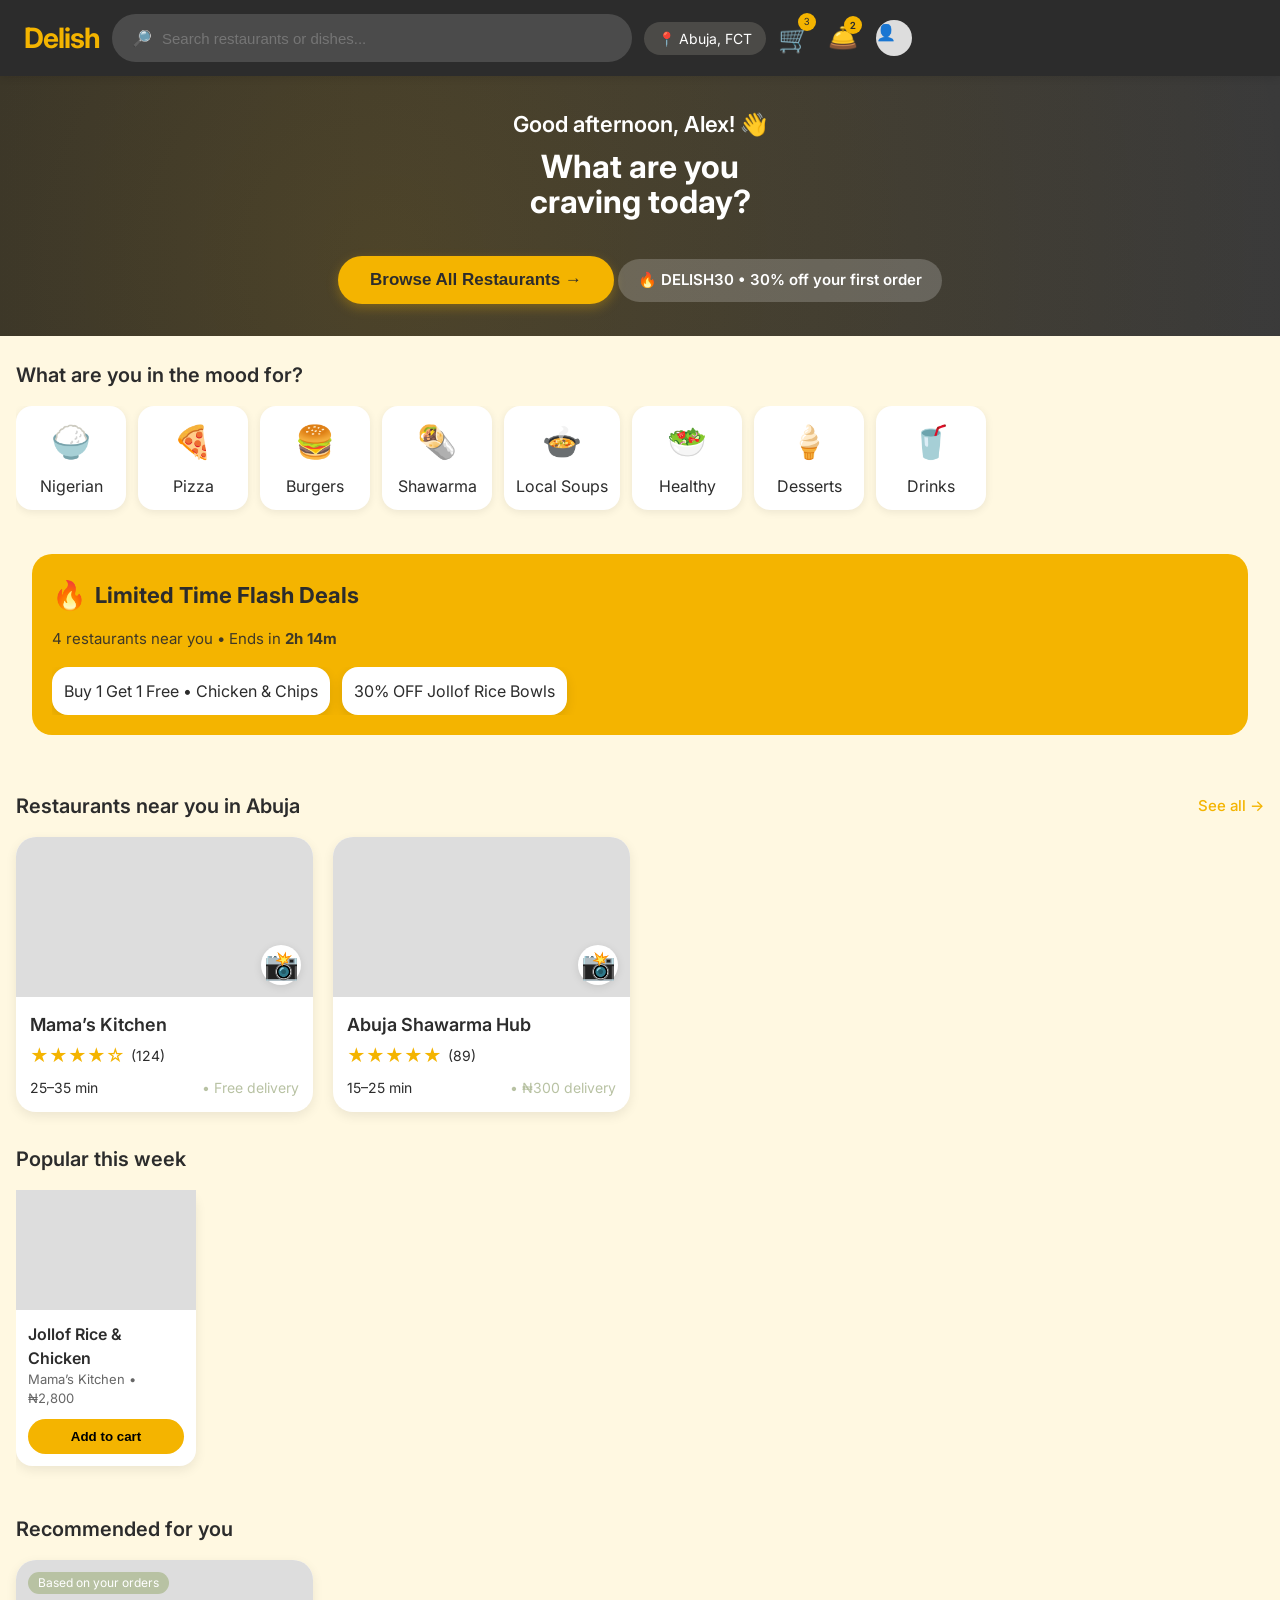
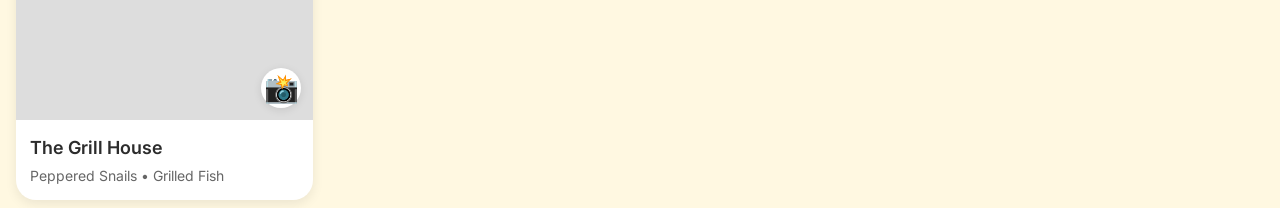
==== user/user-home.html @ 86c47981 "working on user homepage" ====
<!DOCTYPE html>
<html lang="en">
<head>
    <meta charset="UTF-8">
    <meta name="viewport" content="width=device-width, initial-scale=1.0, maximum-scale=1.0, user-scalable=no" />
    <meta name="theme-color" content="#F4B400" />
    <meta name="description" content="Delish - Order from your favorite local restaurants">
    <link rel="apple-touch-icon" href="../assets/icons/icon-196.png">
    <title>Delish • Discover</title>
    <link rel="stylesheet" href="../assets/css/user-home.css" />
    <!-- Google Fonts: Inter + Roboto Mono -->
    <link href="https://fonts.googleapis.com/css2?family=Inter:wght@400;500;600&amp;family=Roboto+Mono:wght@400;500&amp;display=swap" rel="stylesheet">
</head>
<body>
    <!-- TOP HEADER -->
    <header>
        <div class="top-nav">
            <!-- Logo -->
            <div class="logo">Delish</div>
            
            <!-- Search Bar -->
            <div class="search-bar">
                🔎
                <input type="text" placeholder="Search restaurants or dishes..." id="search-input">
            </div>
            
            <!-- Location -->
            <div class="location-pill">
                📍 Abuja, FCT
            </div>
            
            <!-- Header Icons -->
            <div class="header-icons">
                <!-- Cart (hidden on mobile) -->
                <div class="cart-icon" style="font-size: 26px; cursor: pointer; position: relative;">
                    🛒
                    <span style="position: absolute; top: -6px; right: -6px; background: #F4B400; color: #2C2C2C; font-size: 10px; font-family: var(--font-mono); width: 18px; height: 18px; border-radius: 50%; display: flex; align-items: center; justify-content: center;">3</span>
                </div>
                
                <!-- Notification Bell (always visible) -->
                <div class="notification-btn">
                    🛎️
                    <span class="badge">2</span>
                </div>
                
                <!-- User Avatar (hidden on mobile) -->
                <div class="avatar" style="width: 36px; height: 36px; background: #ddd; border-radius: 50%; overflow: hidden; cursor: pointer;">
                    👤
                </div>
            </div>
        </div>
    </header>

    <main class="container">
        
        <!-- HERO / WELCOME BANNER -->
        <section class="hero">
            <div class="hero-content">
                <p class="greeting">Good afternoon, Alex! 👋</p>
                <h1 style="font-size: 32px; font-weight: 700; line-height: 1.1; margin-bottom: 12px;">
                    What are you<br>craving today?
                </h1>
                <button class="hero-button" onclick="alert('Redirecting to all restaurants (placeholder)')">
                    Browse All Restaurants →
                </button>
                
                <!-- Small flash promo strip -->
                <div style="margin-top: 28px; background: rgba(255,255,255,0.2); border-radius: 50px; padding: 10px 20px; display: inline-flex; align-items: center; gap: 8px; font-size: 15px; font-weight: 600;">
                    🔥 DELISH30 • 30% off your first order
                </div>
            </div>
        </section>

        <!-- CATEGORIES -->
        <section class="section">
            <div class="section-header">
                <h2 class="section-title">What are you in the mood for?</h2>
            </div>
            <div class="categories-scroll">
                <!-- Will be populated by JS later, but here are skeleton cards -->
                <div class="category-card"><span class="emoji">🍚</span><div>Nigerian</div></div>
                <div class="category-card"><span class="emoji">🍕</span><div>Pizza</div></div>
                <div class="category-card"><span class="emoji">🍔</span><div>Burgers</div></div>
                <div class="category-card"><span class="emoji">🌯</span><div>Shawarma</div></div>
                <div class="category-card"><span class="emoji">🍲</span><div>Local Soups</div></div>
                <div class="category-card"><span class="emoji">🥗</span><div>Healthy</div></div>
                <div class="category-card"><span class="emoji">🍦</span><div>Desserts</div></div>
                <div class="category-card"><span class="emoji">🥤</span><div>Drinks</div></div>
            </div>
        </section>

        <!-- FLASH DEALS -->
        <section class="section">
            <div class="flash-deals">
                <div style="display: flex; align-items: center; gap: 8px; margin-bottom: 12px;">
                    <span style="font-size: 28px;">🔥</span>
                    <h2 style="font-size: 22px; font-weight: 700;">Limited Time Flash Deals</h2>
                </div>
                <p style="font-size: 15px; opacity: 0.9;">4 restaurants near you • Ends in <strong id="countdown">2h 14m</strong></p>
                <!-- Placeholder cards will go here via JS later -->
                <div style="margin-top: 16px; display: flex; gap: 12px; overflow-x: auto;">
                    <div style="background: white; border-radius: 16px; padding: 12px; min-width: 220px; box-shadow: 0 4px 12px rgba(0,0,0,0.1);">Buy 1 Get 1 Free • Chicken & Chips</div>
                    <div style="background: white; border-radius: 16px; padding: 12px; min-width: 220px; box-shadow: 0 4px 12px rgba(0,0,0,0.1);">30% OFF Jollof Rice Bowls</div>
                </div>
            </div>
        </section>

        <!-- NEAR YOU RESTAURANTS -->
        <section class="section">
            <div class="section-header">
                <h2 class="section-title">Restaurants near you in Abuja</h2>
                <a href="#" class="see-all">See all →</a>
            </div>
            <div class="restaurants-grid">
                <!-- Skeleton restaurant cards -->
                <div class="restaurant-card">
                    <div class="restaurant-image" style="background-image: url('https://picsum.photos/id/1015/600/400');"></div>
                    <div class="restaurant-info">
                        <div class="restaurant-name">Mama’s Kitchen</div>
                        <div style="display: flex; align-items: center; gap: 6px; margin-bottom: 8px;">
                            <span class="stars">★★★★☆</span>
                            <span style="font-size: 14px;">(124)</span>
                        </div>
                        <div style="display: flex; justify-content: space-between; font-size: 14px;">
                            <span>25–35 min</span>
                            <span style="color: var(--muted-sage);">• Free delivery</span>
                        </div>
                    </div>
                </div>
                
                <div class="restaurant-card">
                    <div class="restaurant-image" style="background-image: url('https://picsum.photos/id/201/600/400');"></div>
                    <div class="restaurant-info">
                        <div class="restaurant-name">Abuja Shawarma Hub</div>
                        <div style="display: flex; align-items: center; gap: 6px; margin-bottom: 8px;">
                            <span class="stars">★★★★★</span>
                            <span style="font-size: 14px;">(89)</span>
                        </div>
                        <div style="display: flex; justify-content: space-between; font-size: 14px;">
                            <span>15–25 min</span>
                            <span style="color: var(--muted-sage);">• ₦300 delivery</span>
                        </div>
                    </div>
                </div>
                
                <!-- More cards can be added here -->
            </div>
        </section>

        <!-- POPULAR ITEMS -->
        <section class="section">
            <div class="section-header">
                <h2 class="section-title">Popular this week</h2>
            </div>
            <div class="popular-scroll">
                <!-- Skeleton popular cards -->
                <div class="popular-card">
                    <div style="height: 120px; background: #ddd; background-image: url('https://picsum.photos/id/292/600/400'); background-size: cover;"></div>
                    <div style="padding: 12px;">
                        <div style="font-weight: 600;">Jollof Rice & Chicken</div>
                        <div style="font-size: 13px; color: #666;">Mama’s Kitchen • ₦2,800</div>
                        <button style="margin-top: 10px; width: 100%; background: var(--primary-amber); border: none; padding: 10px; border-radius: 50px; font-weight: 600;">Add to cart</button>
                    </div>
                </div>
                <!-- Repeat for more items -->
            </div>
        </section>

        <!-- RECOMMENDED FOR YOU -->
        <section class="section">
            <div class="section-header">
                <h2 class="section-title">Recommended for you</h2>
            </div>
            <div class="restaurants-grid" style="grid-template-columns: repeat(auto-fill, minmax(260px, 1fr));">
                <!-- Similar card style as restaurants but with “Based on your last order” badge -->
                <div class="restaurant-card" style="position: relative;">
                    <div class="restaurant-image" style="background-image: url('https://picsum.photos/id/870/600/400');"></div>
                    <div style="position: absolute; top: 12px; left: 12px; background: var(--muted-sage); color: white; font-size: 12px; padding: 2px 10px; border-radius: 50px;">Based on your orders</div>
                    <div class="restaurant-info">
                        <div class="restaurant-name">The Grill House</div>
                        <p style="font-size: 14px; color: #666;">Peppered Snails • Grilled Fish</p>
                    </div>
                </div>
            </div>
        </section>
    </main>

    <!-- MOBILE BOTTOM NAVIGATION -->
    <nav class="bottom-nav">
        <a href="#" class="nav-item active">
            <span>🏠</span>
            Home
        </a>
        <a href="#" class="nav-item">
            <span>📦</span>
            Orders
        </a>
        <a href="#" class="nav-item">
            <span>🛒</span>
            Cart
            <span style="position: absolute; top: 8px; right: 38px; background: var(--primary-amber); color: var(--deep-charcoal); font-size: 10px; width: 16px; height: 16px; border-radius: 50%; display: flex; align-items: center; justify-content: center; font-family: var(--font-mono);">3</span>
        </a>
        <a href="#" class="nav-item">
            <span>👤</span>
            Profile
        </a>
    </nav>

    <!-- Tiny JS for demo countdown (optional) -->
    <script>
        // Simple countdown for flash deal (demo only)
        let timeLeft = 2 * 60 * 60 + 14 * 60; // 2h 14m in seconds
        const countdownEl = document.getElementById('countdown');
        
        setInterval(() => {
            if (timeLeft <= 0) return;
            timeLeft--;
            const hours = Math.floor(timeLeft / 3600);
            const minutes = Math.floor((timeLeft % 3600) / 60);
            countdownEl.textContent = `${hours}h ${minutes}m`;
        }, 60000);
        
        console.log('%c✅ Delish Home Page Skeleton Ready!', 'color:#F4B400; font-size:16px; font-weight:700');
        console.log('Next: We can add real JS data + interactivity or move to the next section (Categories with real data).');
    </script>
</body>
</html>
---- assets/css/user-home.css ----
@import "style.css";

body {
    font-family: var(--font-primary);
    background-color: var(--soft-cream);
    color: var(--deep-charcoal);
    line-height: 1.5;
    padding-bottom: 70px; /* Space for mobile bottom nav */
}

/* HEADER */
header {
    position: sticky;
    top: 0;
    background-color: var(--deep-charcoal);
    color: white;
    z-index: 1000;
    box-shadow: 0 2px 8px rgba(0, 0, 0, 0.1);
}

.top-nav {
    max-width: 1280px;
    margin: 0 auto;
    padding: 12px 16px;
    display: flex;
    align-items: center;
    gap: 12px;
}

.logo {
    font-size: 28px;
    font-weight: 700;
    color: var(--primary-amber);
    letter-spacing: -1px;
}

.search-bar {
    flex: 1;
    max-width: 420px;
    background: rgba(255, 255, 255, 0.15);
    border-radius: 50px;
    padding: 10px 18px;
    display: flex;
    align-items: center;
    gap: 10px;
    color: white;
    border: 2px solid transparent;
    transition: all 0.2s;
}

.search-bar:focus-within {
    background: white;
    color: var(--deep-charcoal);
    border-color: var(--primary-amber);
}

.search-bar input {
    background: none;
    border: none;
    outline: none;
    flex: 1;
    font-size: 15px;
    color: inherit;
}

.location-pill {
    background: rgba(255, 248, 225, 0.15);
    color: white;
    padding: 6px 14px;
    border-radius: 50px;
    font-size: 14px;
    display: flex;
    align-items: center;
    gap: 4px;
    white-space: nowrap;
    cursor: pointer;
}

.header-icons {
    display: flex;
    align-items: center;
    gap: 18px;
}

/* Mobile-only: hide cart & avatar, keep only notification */
.header-icons .cart-icon,
.header-icons .avatar {
    display: none;
}

.notification-btn {
    position: relative;
    font-size: 24px;
    cursor: pointer;
}

.notification-btn .badge {
    position: absolute;
    top: -4px;
    right: -4px;
    background: var(--primary-amber);
    color: var(--deep-charcoal);
    font-size: 10px;
    font-weight: 700;
    width: 18px;
    height: 18px;
    border-radius: 50%;
    display: flex;
    align-items: center;
    justify-content: center;
    font-family: var(--font-mono);
}

/* Desktop: show all icons */
@media (min-width: 768px) {
    .header-icons .cart-icon,
    .header-icons .avatar {
       display: flex;
    }
    
    .top-nav {
      padding: 14px 24px;
    }
    
    .search-bar {
      max-width: 520px;
    }
}

/* HERO */
.hero {
    background: linear-gradient(90deg, var(--deep-charcoal), #3a3a3a);
    color: white;
    padding: 32px 16px;
    text-align: center;
    position: relative;
    overflow: hidden;
}

.hero::before {
    content: '';
    position: absolute;
    top: 0;
    left: 0;
    right: 0;
    bottom: 0;
    background: radial-gradient(circle at 30% 70%, rgba(244, 180, 0, 0.15), transparent);
    z-index: 1;
}

.hero-content {
    position: relative;
    z-index: 2;
    max-width: 1280px;
    margin: 0 auto;
}

.greeting {
    font-size: 22px;
    font-weight: 600;
    margin-bottom: 8px;
}

.hero-button {
    background: var(--primary-amber);
    color: var(--deep-charcoal);
    border: none;
    padding: 14px 32px;
    font-size: 17px;
    font-weight: 600;
    border-radius: 50px;
    margin-top: 20px;
    cursor: pointer;
    box-shadow: 0 4px 12px rgba(244, 180, 0, 0.3);
}

/* SECTION STYLING */
.section {
    padding: 24px 16px 8px;
    max-width: 1280px;
    margin: 0 auto;
}

.section-header {
    display: flex;
    justify-content: space-between;
    align-items: center;
    margin-bottom: 16px;
}

.section-title {
    font-size: 20px;
    font-weight: 600;
}

.see-all {
    color: var(--primary-amber);
    font-weight: 500;
    text-decoration: none;
    font-size: 15px;
}

/* CATEGORIES - Horizontal Scroll */
.categories-scroll {
    display: flex;
    gap: 12px;
    overflow-x: auto;
    padding-bottom: 12px;
    scrollbar-width: none;
}

.category-card {
    background: white;
    border-radius: 16px;
    padding: 12px;
    min-width: 110px;
    text-align: center;
    box-shadow: 0 2px 8px rgba(0, 0, 0, 0.08);
    flex-shrink: 0;
}

.category-card .emoji {
    font-size: 32px;
    display: block;
    margin-bottom: 8px;
}

/* FLASH DEALS */
.flash-deals {
    background: var(--primary-amber);
    color: var(--deep-charcoal);
    border-radius: 20px;
    margin: 0 16px 24px;
    padding: 20px;
    position: relative;
}

/* RESTAURANT GRID */
.restaurants-grid {
    display: grid;
    grid-template-columns: repeat(auto-fill, minmax(260px, 1fr));
    gap: 20px;
}

.restaurant-card {
    background: white;
    border-radius: 20px;
    overflow: hidden;
    box-shadow: 0 4px 12px rgba(0, 0, 0, 0.08);
    transition: transform 0.2s;
}

.restaurant-card:hover {
    transform: translateY(-4px);
}

.restaurant-image {
    height: 160px;
    background: #ddd;
    background-size: cover;
    background-position: center;
    position: relative;
}

.restaurant-image::after {
    content: '📸';
    position: absolute;
    bottom: 12px;
    right: 12px;
    font-size: 28px;
    background: white;
    width: 40px;
    height: 40px;
    border-radius: 50%;
    display: flex;
    align-items: center;
    justify-content: center;
    box-shadow: 0 2px 8px rgba(0,0,0,0.1);
}

.restaurant-info {
    padding: 14px;
}

.restaurant-name {
    font-size: 18px;
    font-weight: 600;
    margin-bottom: 4px;
}

.stars {
    color: var(--primary-amber);
    font-size: 18px;
}

/* POPULAR ITEMS - Horizontal */
.popular-scroll {
    display: flex;
    gap: 16px;
    overflow-x: auto;
    padding-bottom: 16px;
}

.popular-card {
    background: white;
    border-radius: 16px;
    width: 180px;
    flex-shrink: 0;
    box-shadow: 0 4px 12px rgba(0, 0, 0, 0.08);
}

/* BOTTOM NAVIGATION (Mobile only) */
.bottom-nav {
    position: fixed;
    bottom: 0;
    left: 0;
    right: 0;
    background: var(--deep-charcoal);
    color: white;
    height: 70px;
    display: flex;
    align-items: center;
    justify-content: space-around;
    box-shadow: 0 -2px 12px rgba(0, 0, 0, 0.15);
    z-index: 1100;
}

.nav-item {
    display: flex;
    flex-direction: column;
    align-items: center;
    color: #ccc;
    font-size: 11px;
    font-weight: 500;
}

.nav-item.active {
    color: var(--primary-amber);
}

.nav-item span {
    font-size: 24px;
    margin-bottom: 2px;
}

/* Desktop hide bottom nav */
@media (min-width: 768px) {
    .bottom-nav {
      display: none;
    }
    body {
      padding-bottom: 0;
    }
}

/* General utilities */
.container {
    max-width: 1280px;
    margin: 0 auto;
}
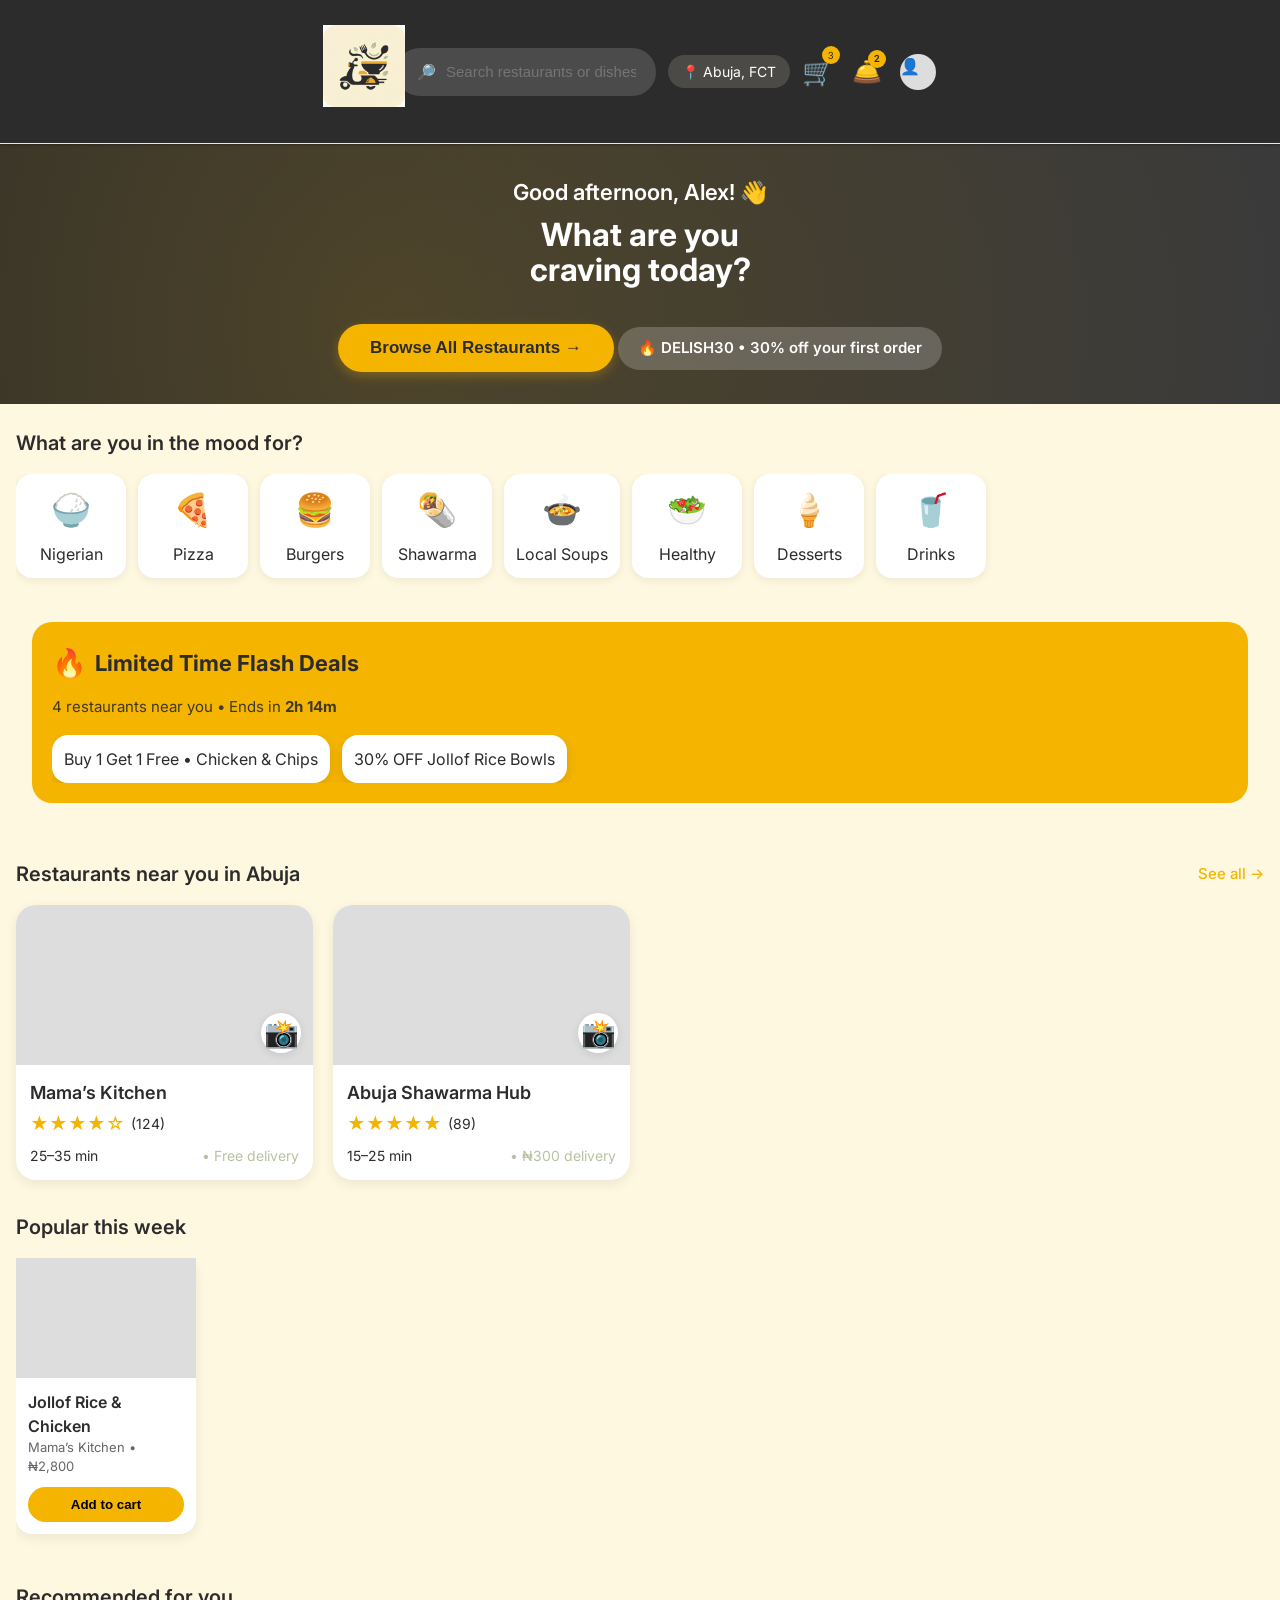
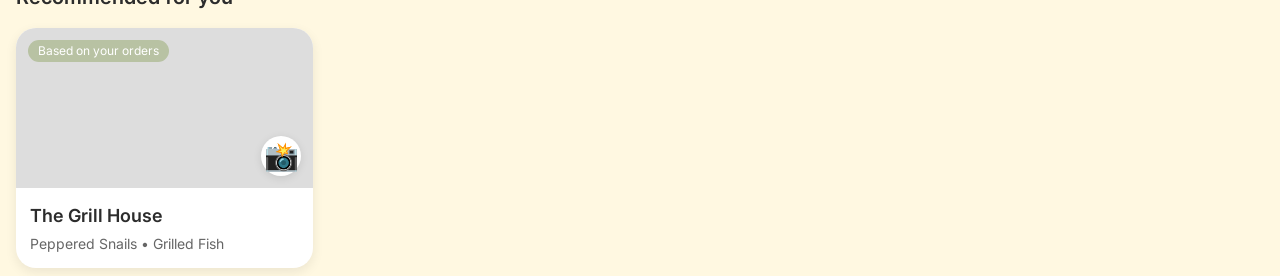
==== commit 859066e5: "improving user homepage css" ====
--- a/user/user-home.html
+++ b/user/user-home.html
@@ -16,7 +16,9 @@
     <header>
         <div class="top-nav">
             <!-- Logo -->
-            <div class="logo">Delish</div>
+            <div class="logo">
+              <img src="../assets/images/logo-512.png" alt="Delish Logo" class="app-logo" width="40" height="40">
+            </div>
             
             <!-- Search Bar -->
             <div class="search-bar">
--- a/assets/css/user-home.css
+++ b/assets/css/user-home.css
@@ -1,23 +1,28 @@
 @import "style.css";
 
 body {
-    font-family: var(--font-primary);
-    background-color: var(--soft-cream);
-    color: var(--deep-charcoal);
-    line-height: 1.5;
     padding-bottom: 70px; /* Space for mobile bottom nav */
 }
 
 /* HEADER */
 header {
+    display: flex;
+    align-items: center;
+    justify-content: space-between;
+    padding: 2rem 1.5rem;
     position: sticky;
     top: 0;
     background-color: var(--deep-charcoal);
-    color: white;
+    border-bottom: 1px solid var(--gray-200);
+    color: var(--white);
     z-index: 1000;
-    box-shadow: 0 2px 8px rgba(0, 0, 0, 0.1);
-}
-
+    box-shadow: var(--shadow-material);
+}
+.app-logo {
+    width: 40px;
+    height: 40px;
+    transform: scale(2.05);
+}
 .top-nav {
     max-width: 1280px;
     margin: 0 auto;
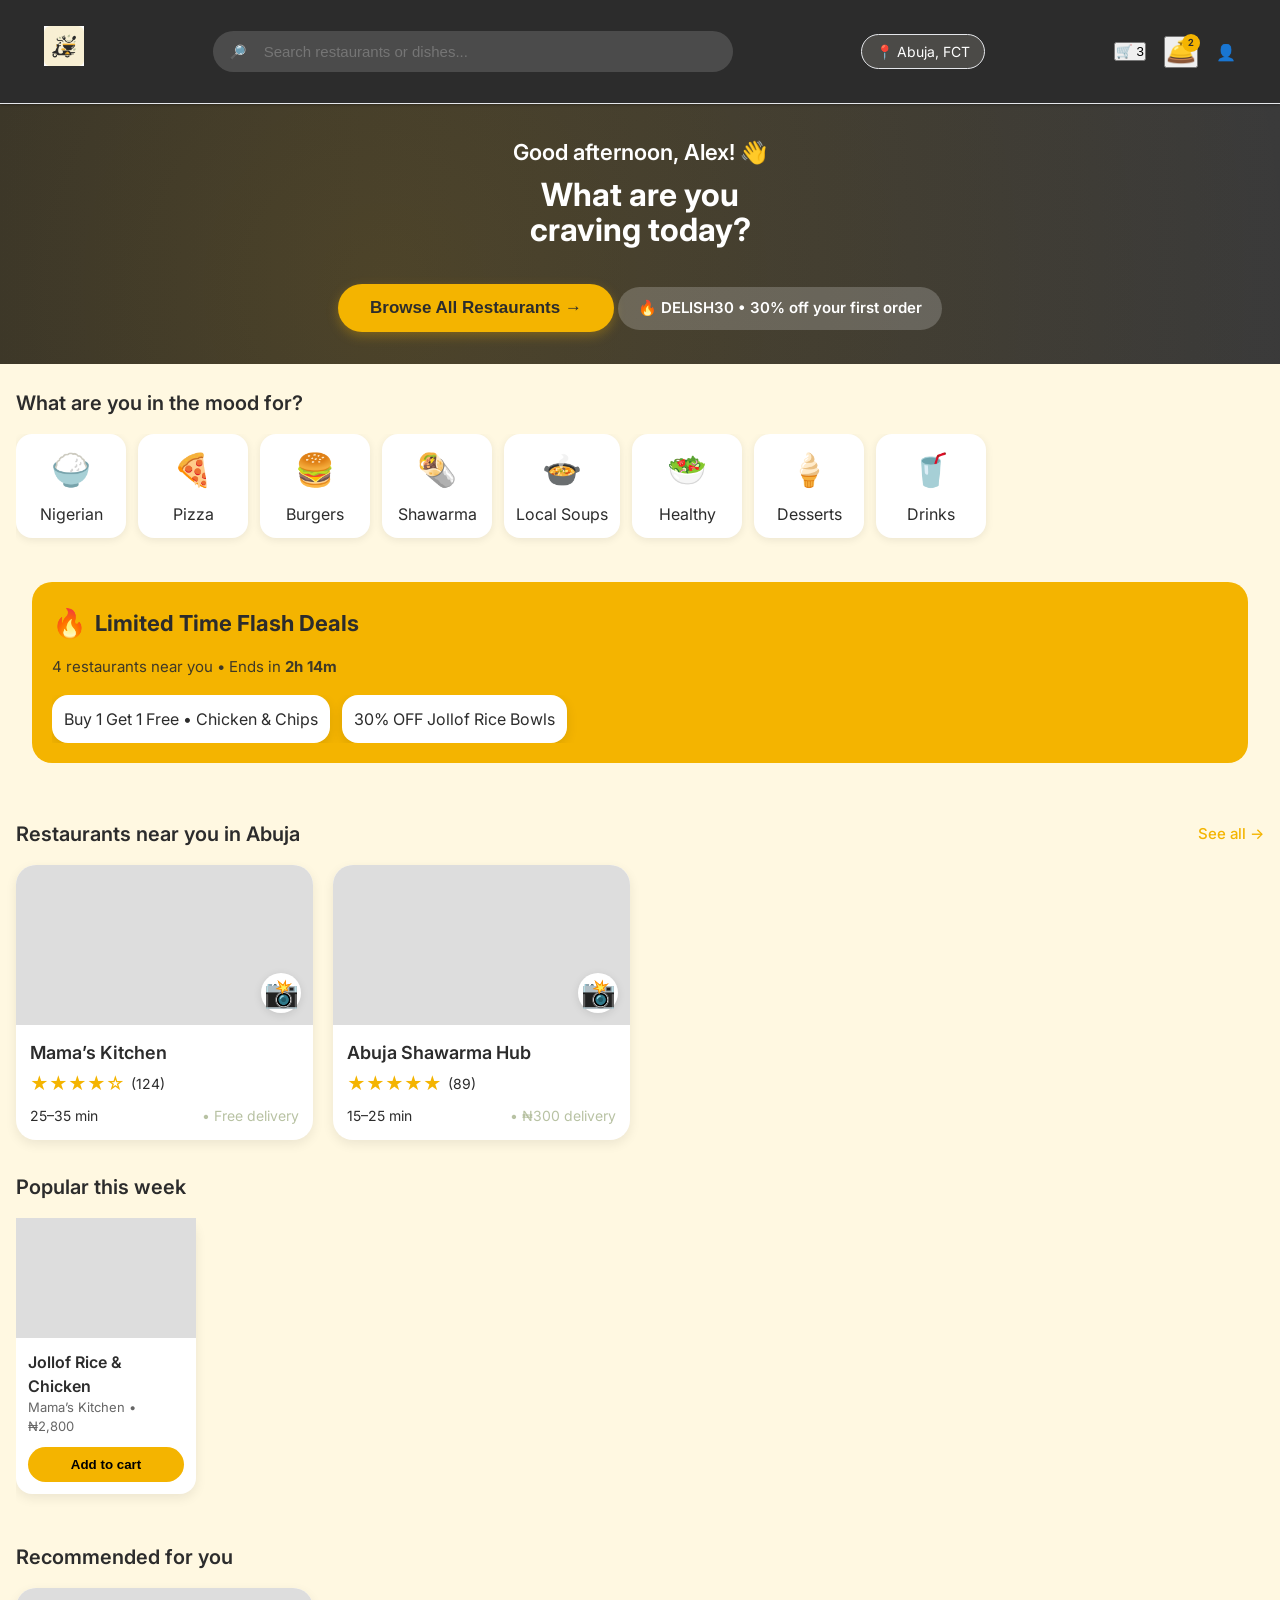
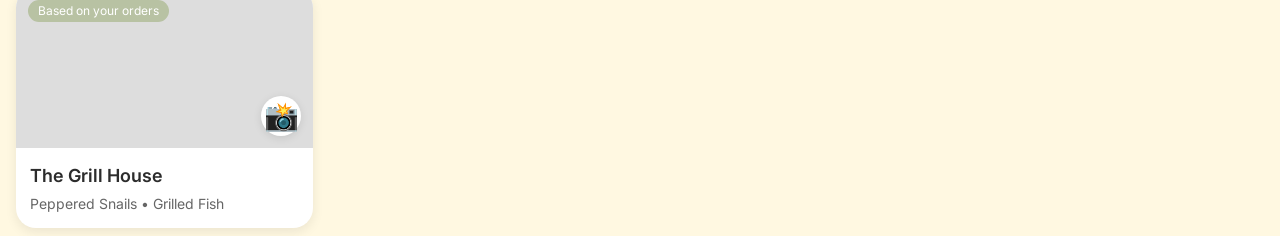
==== commit ffee4a72: "improving user homepage css" ====
--- a/user/user-home.html
+++ b/user/user-home.html
@@ -12,47 +12,54 @@
     <link href="https://fonts.googleapis.com/css2?family=Inter:wght@400;500;600&amp;family=Roboto+Mono:wght@400;500&amp;display=swap" rel="stylesheet">
 </head>
 <body>
-    <!-- TOP HEADER -->
-    <header>
-        <div class="top-nav">
-            <!-- Logo -->
-            <div class="logo">
-              <img src="../assets/images/logo-512.png" alt="Delish Logo" class="app-logo" width="40" height="40">
-            </div>
-            
-            <!-- Search Bar -->
-            <div class="search-bar">
-                🔎
-                <input type="text" placeholder="Search restaurants or dishes..." id="search-input">
-            </div>
-            
-            <!-- Location -->
-            <div class="location-pill">
-                📍 Abuja, FCT
-            </div>
-            
-            <!-- Header Icons -->
-            <div class="header-icons">
-                <!-- Cart (hidden on mobile) -->
-                <div class="cart-icon" style="font-size: 26px; cursor: pointer; position: relative;">
-                    🛒
-                    <span style="position: absolute; top: -6px; right: -6px; background: #F4B400; color: #2C2C2C; font-size: 10px; font-family: var(--font-mono); width: 18px; height: 18px; border-radius: 50%; display: flex; align-items: center; justify-content: center;">3</span>
-                </div>
-                
-                <!-- Notification Bell (always visible) -->
-                <div class="notification-btn">
-                    🛎️
-                    <span class="badge">2</span>
-                </div>
-                
-                <!-- User Avatar (hidden on mobile) -->
-                <div class="avatar" style="width: 36px; height: 36px; background: #ddd; border-radius: 50%; overflow: hidden; cursor: pointer;">
-                    👤
-                </div>
-            </div>
-        </div>
-    </header>
-
+<header class="header">
+  <div class="top-nav">
+
+    <!-- Logo -->
+    <div class="logo">
+      <img src="../assets/images/logo-512.png" alt="Delish Logo" class="app-logo">
+    </div>
+
+    <!-- Search Bar -->
+    <div class="search-bar">
+      <span class="search-icon">🔎</span>
+      <input 
+        type="text" 
+        placeholder="Search restaurants or dishes..." 
+        id="search-input"
+      >
+    </div>
+
+    <!-- Location -->
+    <div class="location-pill">
+      <span class="location-icon">📍</span>
+      <span>Abuja, FCT</span>
+    </div>
+
+    <!-- Header Icons -->
+    <div class="header-icons">
+
+      <!-- Cart -->
+      <button class="icon-btn cart-btn" aria-label="Cart">
+        🛒
+        <span class="badge">3</span>
+      </button>
+
+      <!-- Notifications -->
+      <button class="icon-btn notification-btn" aria-label="Notifications">
+        🛎️
+        <span class="badge">2</span>
+      </button>
+
+      <!-- Avatar -->
+      <div class="avatar" title="Profile">
+        👤
+      </div>
+
+    </div>
+  </div>
+</header>
+    
     <main class="container">
         
         <!-- HERO / WELCOME BANNER -->
--- a/assets/css/user-home.css
+++ b/assets/css/user-home.css
@@ -6,10 +6,10 @@
 
 /* HEADER */
 header {
-    display: flex;
-    align-items: center;
-    justify-content: space-between;
-    padding: 2rem 1.5rem;
+    /*display: flex;
+    align-items: center;
+    justify-content: space-between;*/
+    padding: 12px 20px;
     position: sticky;
     top: 0;
     background-color: var(--deep-charcoal);
@@ -21,15 +21,13 @@
 .app-logo {
     width: 40px;
     height: 40px;
-    transform: scale(2.05);
-}
+}
+
 .top-nav {
-    max-width: 1280px;
-    margin: 0 auto;
-    padding: 12px 16px;
-    display: flex;
-    align-items: center;
-    gap: 12px;
+    display: flex;
+    align-items: center;
+    justify-content: space-between;
+    gap: 16px;
 }
 
 .logo {
@@ -40,45 +38,59 @@
 }
 
 .search-bar {
-    flex: 1;
-    max-width: 420px;
-    background: rgba(255, 255, 255, 0.15);
-    border-radius: 50px;
-    padding: 10px 18px;
-    display: flex;
-    align-items: center;
     gap: 10px;
     color: white;
-    border: 2px solid transparent;
     transition: all 0.2s;
+    flex: 1;
+  max-width: 420px;
+  display: flex;
+  align-items: center;
+  background: rgba(255, 255, 255, 0.15);
+  border-radius: var(--radius);
+  padding: 8px 14px;
+  border: 2px solid transparent;
+  transition: all 0.2s ease;
 }
 
 .search-bar:focus-within {
     background: white;
     color: var(--deep-charcoal);
     border-color: var(--primary-amber);
+    box-shadow: var(--shadow-material);
+}
+
+.search-icon {
+  margin-right: 8px;
+  font-size: 14px;
+  color: var(--muted-sage);
 }
 
 .search-bar input {
-    background: none;
+    background: transparent;
     border: none;
     outline: none;
     flex: 1;
     font-size: 15px;
     color: inherit;
+    width: 100%;
 }
 
 .location-pill {
     background: rgba(255, 248, 225, 0.15);
     color: white;
     padding: 6px 14px;
-    border-radius: 50px;
+    border-radius: var(--radius);
     font-size: 14px;
     display: flex;
     align-items: center;
     gap: 4px;
     white-space: nowrap;
+    border: 1px solid var(--gray-200);
     cursor: pointer;
+}
+
+.location-pill:hover {
+  border-color: var(--deep-charcoal);
 }
 
 .header-icons {
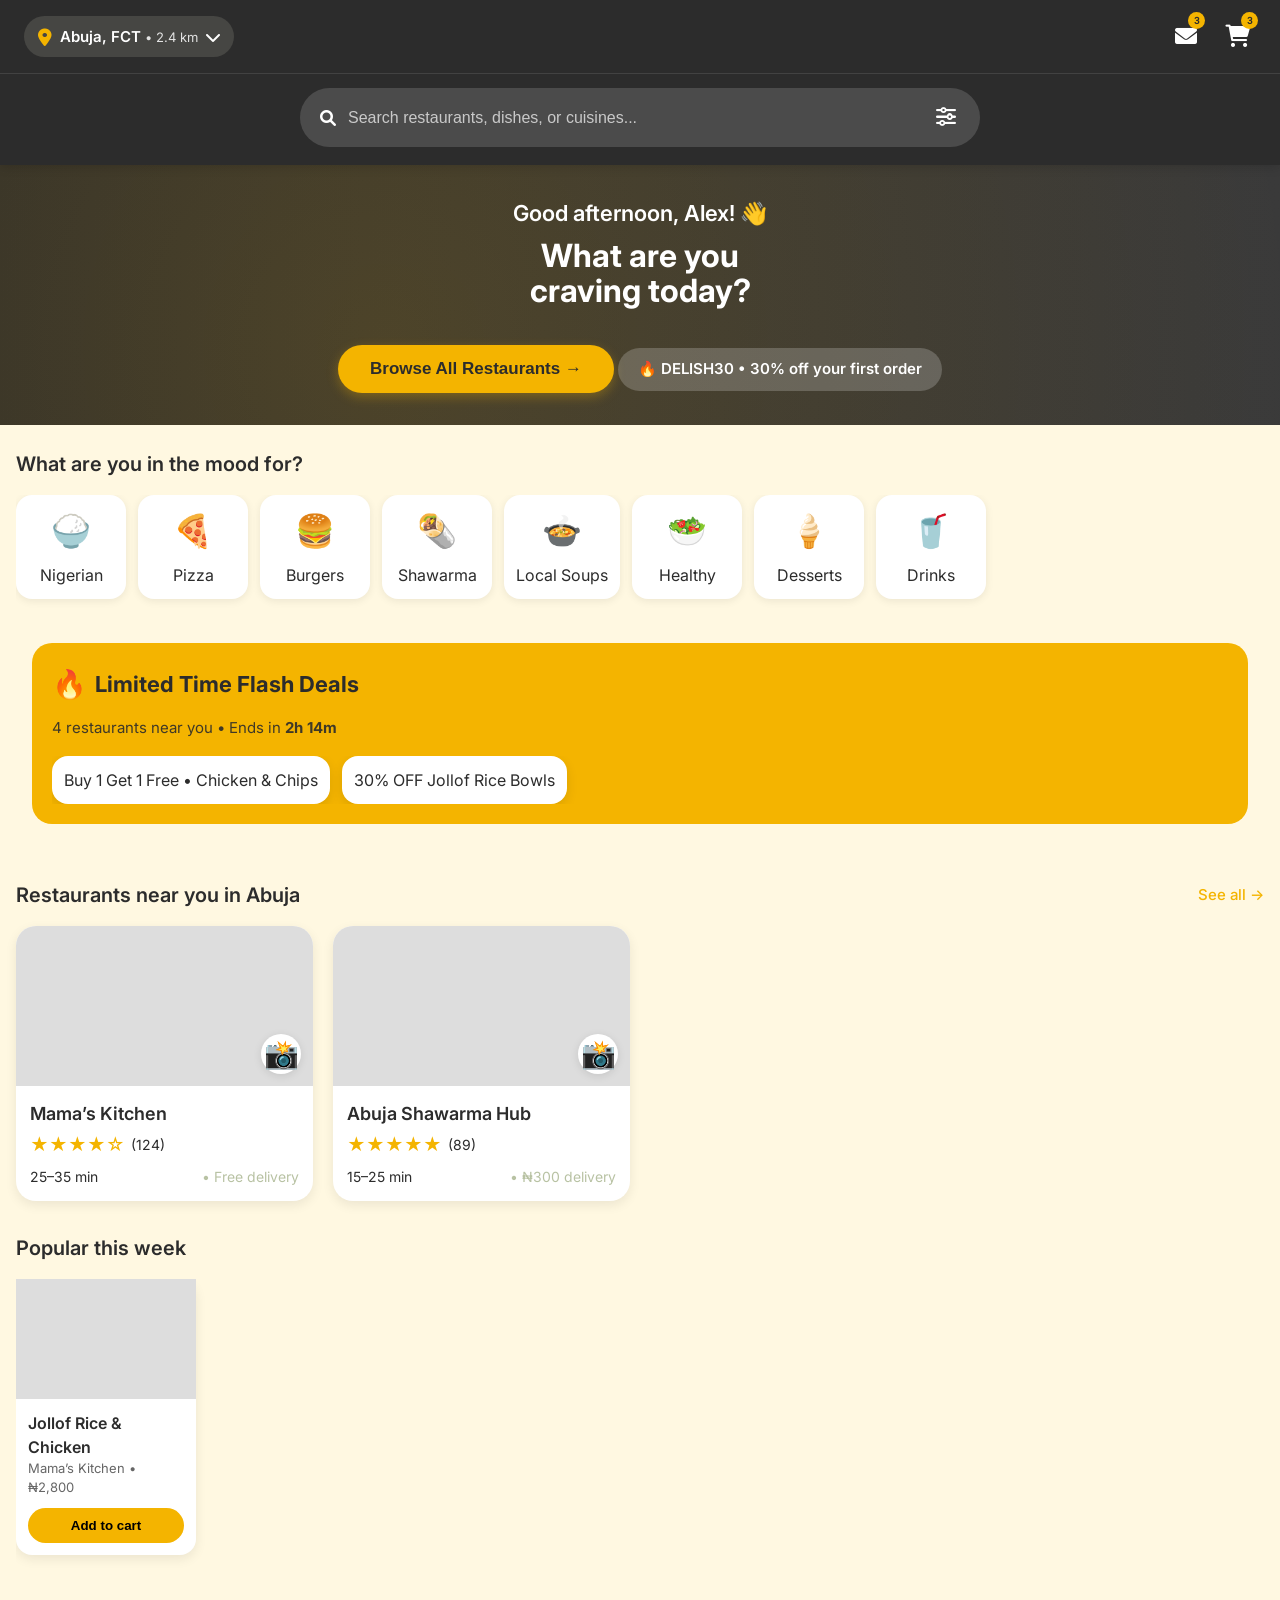
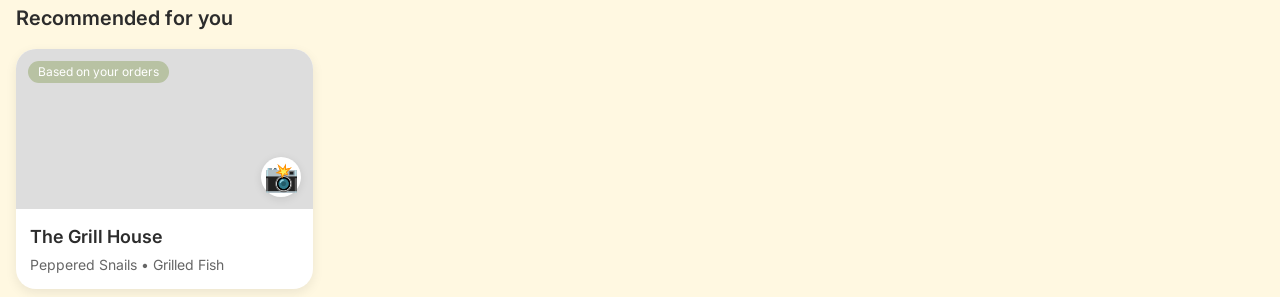
==== commit 04d8de3d: "Improved the Header" ====
--- a/user/user-home.html
+++ b/user/user-home.html
@@ -4,60 +4,61 @@
     <meta charset="UTF-8">
     <meta name="viewport" content="width=device-width, initial-scale=1.0, maximum-scale=1.0, user-scalable=no" />
     <meta name="theme-color" content="#F4B400" />
+    <meta name="mobile-web-app-capable" content="yes">
+    <meta name="mobile-web-app-status-bar-style" content="black-translucent">
     <meta name="description" content="Delish - Order from your favorite local restaurants">
     <link rel="apple-touch-icon" href="../assets/icons/icon-196.png">
     <title>Delish • Discover</title>
     <link rel="stylesheet" href="../assets/css/user-home.css" />
-    <!-- Google Fonts: Inter + Roboto Mono -->
+    <link rel="stylesheet" href="https://cdnjs.cloudflare.com/ajax/libs/font-awesome/6.0.0/css/all.min.css">
     <link href="https://fonts.googleapis.com/css2?family=Inter:wght@400;500;600&amp;family=Roboto+Mono:wght@400;500&amp;display=swap" rel="stylesheet">
 </head>
 <body>
-<header class="header">
-  <div class="top-nav">
-
-    <!-- Logo -->
-    <div class="logo">
-      <img src="../assets/images/logo-512.png" alt="Delish Logo" class="app-logo">
+<!-- IMPROVED HEADER -->
+<header>
+    <!-- Top Bar -->
+    <div class="top-bar">
+        <div class="top-bar-content">
+            <!-- Left: Location -->
+            <div class="location-dropdown">
+                <i class="fas fa-map-marker-alt"></i>
+                <div>
+                    <span class="location-name">Abuja, FCT</span>
+                    <span class="location-distance">• 2.4 km</span>
+                </div>
+                <i class="fas fa-chevron-down"></i>
+            </div>
+
+            <!-- Right: Icons -->
+            <div class="header-actions">
+                <!-- Message / Notification -->
+                <div class="icon-btn notification-btn">
+                    <i class="fas fa-envelope"></i>
+                    <span class="badge">3</span>
+                </div>
+                
+                <!-- Cart -->
+                <div class="icon-btn cart-btn">
+                    <i class="fas fa-shopping-cart"></i>
+                    <span class="badge">3</span>
+                </div>
+            </div>
+        </div>
     </div>
 
-    <!-- Search Bar -->
-    <div class="search-bar">
-      <span class="search-icon">🔎</span>
-      <input 
-        type="text" 
-        placeholder="Search restaurants or dishes..." 
-        id="search-input"
-      >
+    <!-- Search Bar Row -->
+    <div class="search-row">
+        <div class="search-container">
+            <div class="search-bar">
+                <i class="fas fa-search"></i>
+                <input type="text" id="search-input" 
+                       placeholder="Search restaurants, dishes, or cuisines...">
+                <button class="filter-btn">
+                    <i class="fas fa-sliders-h"></i>
+                </button>
+            </div>
+        </div>
     </div>
-
-    <!-- Location -->
-    <div class="location-pill">
-      <span class="location-icon">📍</span>
-      <span>Abuja, FCT</span>
-    </div>
-
-    <!-- Header Icons -->
-    <div class="header-icons">
-
-      <!-- Cart -->
-      <button class="icon-btn cart-btn" aria-label="Cart">
-        🛒
-        <span class="badge">3</span>
-      </button>
-
-      <!-- Notifications -->
-      <button class="icon-btn notification-btn" aria-label="Notifications">
-        🛎️
-        <span class="badge">2</span>
-      </button>
-
-      <!-- Avatar -->
-      <div class="avatar" title="Profile">
-        👤
-      </div>
-
-    </div>
-  </div>
 </header>
     
     <main class="container">
@@ -195,25 +196,31 @@
     </main>
 
     <!-- MOBILE BOTTOM NAVIGATION -->
-    <nav class="bottom-nav">
-        <a href="#" class="nav-item active">
-            <span>🏠</span>
-            Home
-        </a>
-        <a href="#" class="nav-item">
-            <span>📦</span>
-            Orders
-        </a>
-        <a href="#" class="nav-item">
-            <span>🛒</span>
-            Cart
-            <span style="position: absolute; top: 8px; right: 38px; background: var(--primary-amber); color: var(--deep-charcoal); font-size: 10px; width: 16px; height: 16px; border-radius: 50%; display: flex; align-items: center; justify-content: center; font-family: var(--font-mono);">3</span>
-        </a>
-        <a href="#" class="nav-item">
-            <span>👤</span>
-            Profile
-        </a>
-    </nav>
+    <footer class="bottom-nav">
+        <nav class="nav-bar" aria-label="Main navigation">
+            <a href="#" class="nav-item active" aria-current="page">
+                <i class="fas fa-home"></i>
+                <span>Home</span>
+            </a>
+            <a href="#" class="nav-item">
+                <i class="fas fa-utensils"></i>
+                <span>Restaurants</span>
+            </a>
+            <a href="#" class="nav-item">
+                <i class="fas fa-bag-shopping"></i>
+                <span>Orders</span>
+            </a>
+            <a href="#" class="nav-item">
+                <i class="fas fa-tag"></i>
+                <span>Offers</span>
+            </a>
+            <a href="#" class="nav-item">
+                <i class="fas fa-user"></i>
+                <span>Profile</span>
+            </a>
+        </nav>
+    </footer>
+    
 
     <!-- Tiny JS for demo countdown (optional) -->
     <script>
--- a/assets/css/user-home.css
+++ b/assets/css/user-home.css
@@ -4,143 +4,172 @@
     padding-bottom: 70px; /* Space for mobile bottom nav */
 }
 
-/* HEADER */
+/* ==================== IMPROVED HEADER ==================== */
+
 header {
-    /*display: flex;
-    align-items: center;
-    justify-content: space-between;*/
-    padding: 12px 20px;
+    background-color: var(--deep-charcoal);
+    color: white;
     position: sticky;
     top: 0;
-    background-color: var(--deep-charcoal);
-    border-bottom: 1px solid var(--gray-200);
-    color: var(--white);
     z-index: 1000;
-    box-shadow: var(--shadow-material);
-}
-.app-logo {
-    width: 40px;
-    height: 40px;
-}
-
-.top-nav {
-    display: flex;
-    align-items: center;
+    box-shadow: 0 2px 10px rgba(0, 0, 0, 0.15);
+}
+
+/* Top Bar */
+.top-bar {
+    background: var(--deep-charcoal);
+    border-bottom: 1px solid rgba(255, 255, 255, 0.1);
+}
+
+.top-bar-content {
+    max-width: 1280px;
+    margin: 0 auto;
+    padding: 12px 16px;
+    display: flex;
     justify-content: space-between;
+    align-items: center;
+}
+
+.location-dropdown {
+    display: flex;
+    align-items: center;
+    gap: 8px;
+    background: rgba(255, 248, 225, 0.12);
+    padding: 8px 14px;
+    border-radius: 50px;
+    cursor: pointer;
+    transition: all 0.2s;
+}
+
+.location-dropdown:hover {
+    background: rgba(255, 248, 225, 0.2);
+}
+
+.location-dropdown i:first-child {
+    color: var(--primary-amber);
+    font-size: 18px;
+}
+
+.location-name {
+    font-weight: 600;
+    font-size: 15px;
+}
+
+.location-distance {
+    font-size: 13px;
+    opacity: 0.85;
+}
+
+.header-actions {
+    display: flex;
+    align-items: center;
     gap: 16px;
 }
 
-.logo {
-    font-size: 28px;
+.icon-btn {
+    position: relative;
+    font-size: 22px;
+    cursor: pointer;
+    padding: 6px;
+    border-radius: 50%;
+    transition: all 0.2s;
+}
+
+.icon-btn:hover {
+    background: rgba(255, 255, 255, 0.1);
+}
+
+.badge {
+    position: absolute;
+    top: -2px;
+    right: -2px;
+    background: var(--primary-amber);
+    color: var(--deep-charcoal);
+    font-size: 10px;
     font-weight: 700;
-    color: var(--primary-amber);
-    letter-spacing: -1px;
+    font-family: var(--font-mono);
+    min-width: 17px;
+    height: 17px;
+    border-radius: 50%;
+    display: flex;
+    align-items: center;
+    justify-content: center;
+    line-height: 1;
+}
+
+/* Search Row */
+.search-row {
+    background: var(--deep-charcoal);
+    padding: 12px 16px 16px;
+}
+
+.search-container {
+    max-width: 1280px;
+    margin: 0 auto;
 }
 
 .search-bar {
-    gap: 10px;
-    color: white;
-    transition: all 0.2s;
-    flex: 1;
-  max-width: 420px;
-  display: flex;
-  align-items: center;
-  background: rgba(255, 255, 255, 0.15);
-  border-radius: var(--radius);
-  padding: 8px 14px;
-  border: 2px solid transparent;
-  transition: all 0.2s ease;
+    display: flex;
+    align-items: center;
+    background: rgba(255, 255, 255, 0.15);
+    border-radius: 50px;
+    padding: 12px 18px;
+    gap: 12px;
+    border: 2px solid transparent;
+    transition: all 0.3s;
 }
 
 .search-bar:focus-within {
     background: white;
     color: var(--deep-charcoal);
     border-color: var(--primary-amber);
-    box-shadow: var(--shadow-material);
-}
-
-.search-icon {
-  margin-right: 8px;
-  font-size: 14px;
-  color: var(--muted-sage);
 }
 
 .search-bar input {
-    background: transparent;
+    flex: 1;
+    background: none;
     border: none;
     outline: none;
-    flex: 1;
-    font-size: 15px;
+    font-size: 16px;
     color: inherit;
-    width: 100%;
-}
-
-.location-pill {
-    background: rgba(255, 248, 225, 0.15);
-    color: white;
-    padding: 6px 14px;
-    border-radius: var(--radius);
-    font-size: 14px;
-    display: flex;
-    align-items: center;
-    gap: 4px;
-    white-space: nowrap;
-    border: 1px solid var(--gray-200);
+}
+
+.search-bar input::placeholder {
+    color: rgba(255, 255, 255, 0.7);
+}
+
+.search-bar:focus-within input::placeholder {
+    color: #888;
+}
+
+.filter-btn {
+    background: none;
+    border: none;
+    color: inherit;
+    font-size: 20px;
     cursor: pointer;
-}
-
-.location-pill:hover {
-  border-color: var(--deep-charcoal);
-}
-
-.header-icons {
-    display: flex;
-    align-items: center;
-    gap: 18px;
-}
-
-/* Mobile-only: hide cart & avatar, keep only notification */
-.header-icons .cart-icon,
-.header-icons .avatar {
-    display: none;
-}
-
-.notification-btn {
-    position: relative;
-    font-size: 24px;
-    cursor: pointer;
-}
-
-.notification-btn .badge {
-    position: absolute;
-    top: -4px;
-    right: -4px;
-    background: var(--primary-amber);
-    color: var(--deep-charcoal);
-    font-size: 10px;
-    font-weight: 700;
-    width: 18px;
-    height: 18px;
-    border-radius: 50%;
-    display: flex;
-    align-items: center;
-    justify-content: center;
-    font-family: var(--font-mono);
-}
-
-/* Desktop: show all icons */
+    padding: 4px;
+    border-radius: 8px;
+    transition: all 0.2s;
+}
+
+.filter-btn:hover {
+    background: rgba(0, 0, 0, 0.1);
+}
+
+/* Responsive */
 @media (min-width: 768px) {
-    .header-icons .cart-icon,
-    .header-icons .avatar {
-       display: flex;
+    .top-bar-content {
+        padding: 14px 24px;
     }
     
-    .top-nav {
-      padding: 14px 24px;
+    .search-row {
+        padding: 14px 24px 18px;
     }
     
     .search-bar {
-      max-width: 520px;
+        max-width: 680px;
+        margin: 0 auto;
     }
 }
 
@@ -341,7 +370,13 @@
     box-shadow: 0 -2px 12px rgba(0, 0, 0, 0.15);
     z-index: 1100;
 }
-
+.nav-bar {
+    max-width: 1280px;
+    margin: 0 auto;
+    display: flex;
+    justify-content: space-around;
+    align-items: center;
+}
 .nav-item {
     display: flex;
     flex-direction: column;
@@ -349,15 +384,19 @@
     color: #ccc;
     font-size: 11px;
     font-weight: 500;
+    gap: 4px;
+    text-decoration: none;
+    transition: all 0.2s;
+    padding: 6px 8px;
+    flex: 1;
 }
 
 .nav-item.active {
     color: var(--primary-amber);
 }
 
-.nav-item span {
-    font-size: 24px;
-    margin-bottom: 2px;
+.nav-item.active i {
+    transform: scale(1.25);
 }
 
 /* Desktop hide bottom nav */
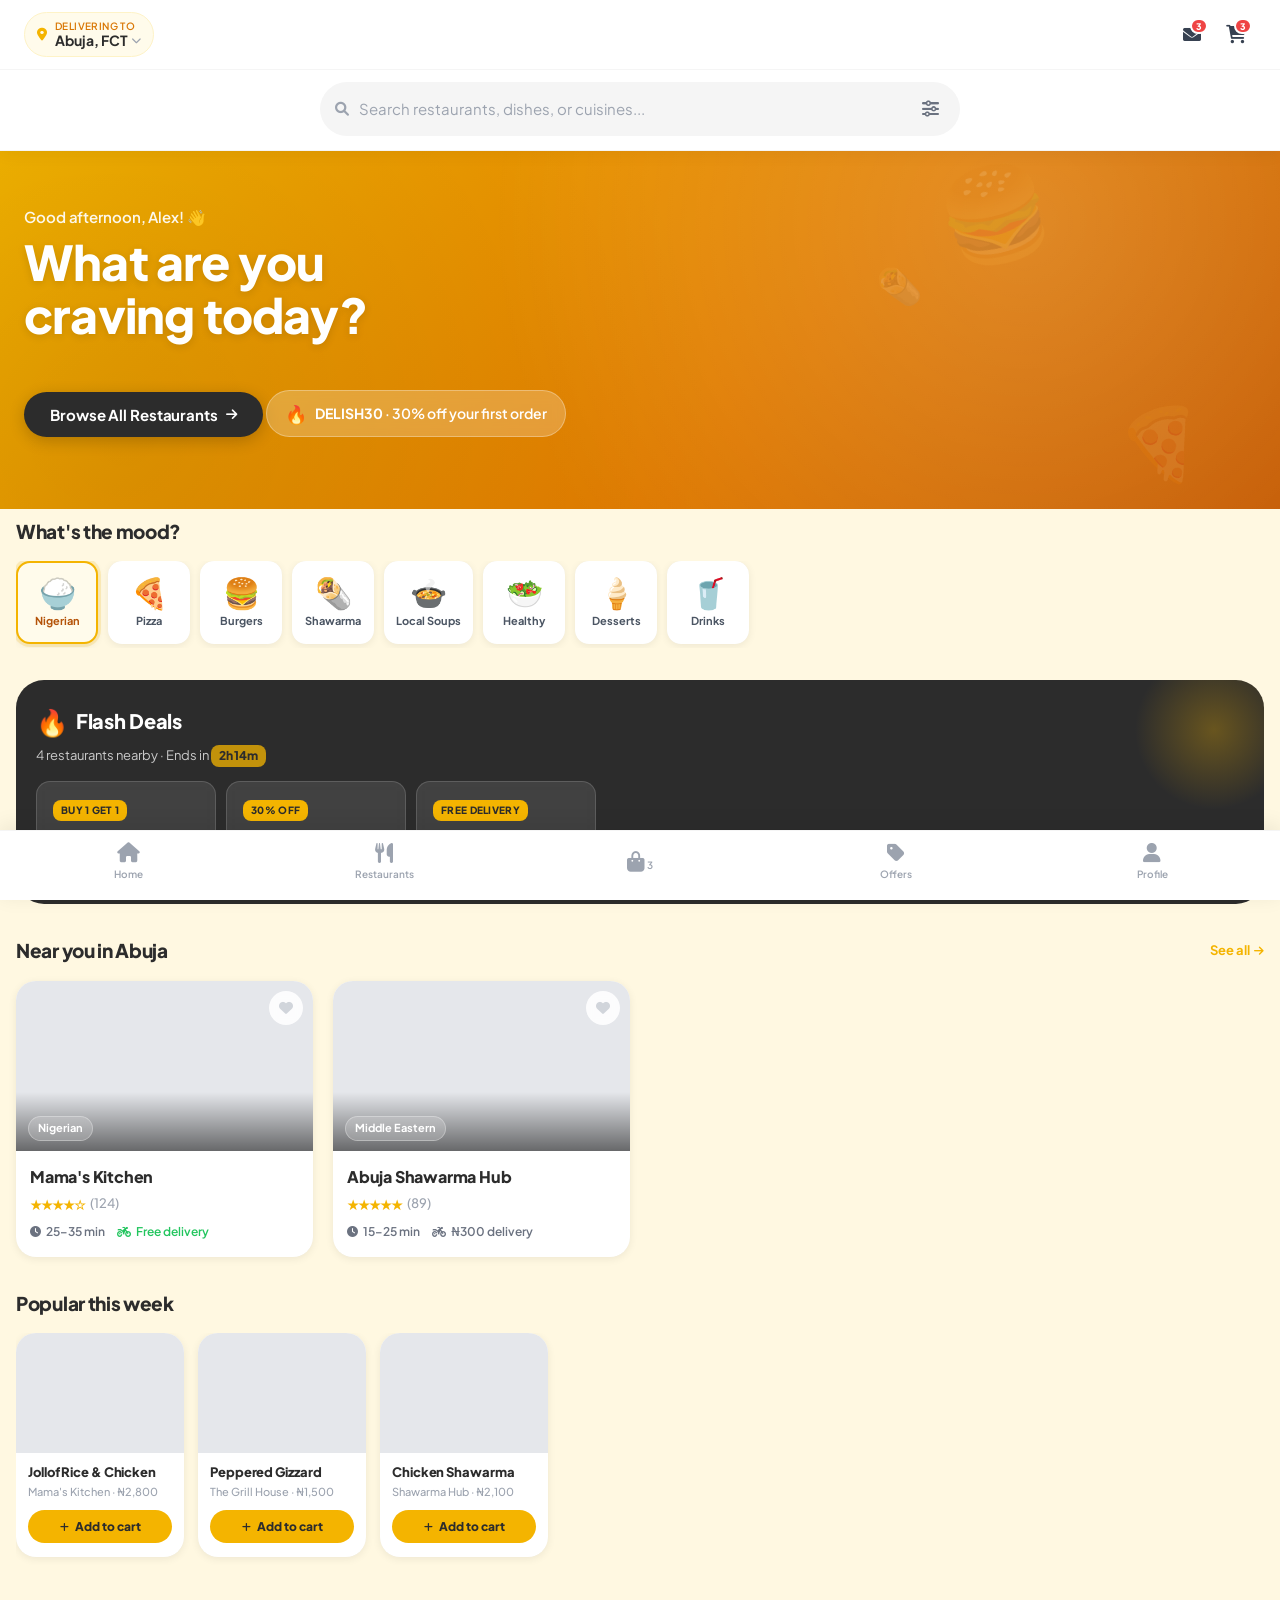
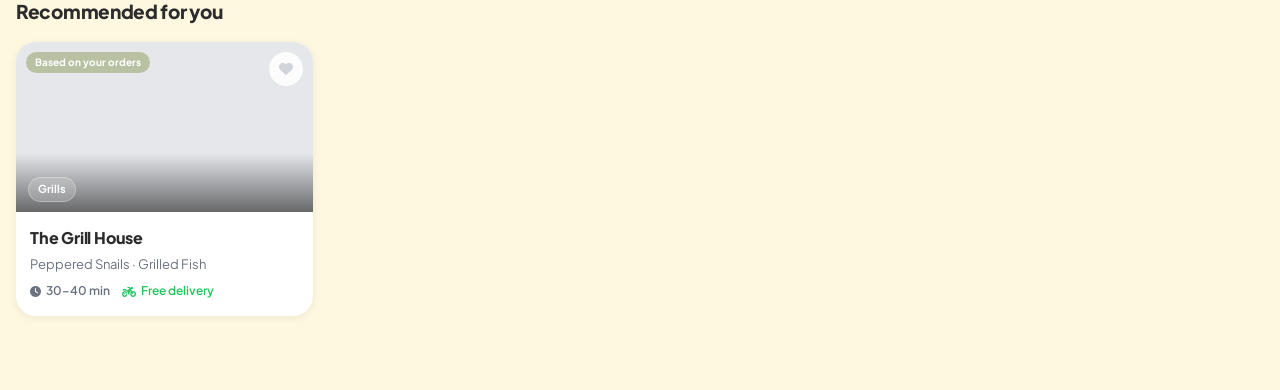
==== commit ae2f59e4: "Improved the Header and Bottom Nav" ====
--- a/user/user-home.html
+++ b/user/user-home.html
@@ -1,243 +1,353 @@
 <!DOCTYPE html>
 <html lang="en">
 <head>
-    <meta charset="UTF-8">
-    <meta name="viewport" content="width=device-width, initial-scale=1.0, maximum-scale=1.0, user-scalable=no" />
-    <meta name="theme-color" content="#F4B400" />
-    <meta name="mobile-web-app-capable" content="yes">
-    <meta name="mobile-web-app-status-bar-style" content="black-translucent">
-    <meta name="description" content="Delish - Order from your favorite local restaurants">
-    <link rel="apple-touch-icon" href="../assets/icons/icon-196.png">
-    <title>Delish • Discover</title>
-    <link rel="stylesheet" href="../assets/css/user-home.css" />
-    <link rel="stylesheet" href="https://cdnjs.cloudflare.com/ajax/libs/font-awesome/6.0.0/css/all.min.css">
-    <link href="https://fonts.googleapis.com/css2?family=Inter:wght@400;500;600&amp;family=Roboto+Mono:wght@400;500&amp;display=swap" rel="stylesheet">
+  <meta charset="UTF-8">
+  <meta name="viewport" content="width=device-width, initial-scale=1.0, maximum-scale=1.0, user-scalable=no" />
+  <meta name="theme-color" content="#F4B400" />
+  <meta name="mobile-web-app-capable" content="yes">
+  <meta name="apple-mobile-web-app-capable" content="yes">
+  <meta name="apple-mobile-web-app-status-bar-style" content="black-translucent">
+  <meta name="description" content="Delish - Order from your favorite local restaurants">
+  <link rel="apple-touch-icon" href="../assets/icons/icon-196.png">
+  <title>Delish • Discover</title>
+  <link rel="stylesheet" href="../assets/css/user-home.css" />
+  <link rel="stylesheet" href="https://cdnjs.cloudflare.com/ajax/libs/font-awesome/6.0.0/css/all.min.css">
+  <link href="https://fonts.googleapis.com/css2?family=Plus+Jakarta+Sans:ital,wght@0,400;0,500;0,600;0,700;0,800;1,400&display=swap" rel="stylesheet">
 </head>
 <body>
-<!-- IMPROVED HEADER -->
-<header>
-    <!-- Top Bar -->
-    <div class="top-bar">
-        <div class="top-bar-content">
-            <!-- Left: Location -->
-            <div class="location-dropdown">
-                <i class="fas fa-map-marker-alt"></i>
-                <div>
-                    <span class="location-name">Abuja, FCT</span>
-                    <span class="location-distance">• 2.4 km</span>
-                </div>
-                <i class="fas fa-chevron-down"></i>
-            </div>
-
-            <!-- Right: Icons -->
-            <div class="header-actions">
-                <!-- Message / Notification -->
-                <div class="icon-btn notification-btn">
-                    <i class="fas fa-envelope"></i>
-                    <span class="badge">3</span>
-                </div>
-                
-                <!-- Cart -->
-                <div class="icon-btn cart-btn">
-                    <i class="fas fa-shopping-cart"></i>
-                    <span class="badge">3</span>
-                </div>
-            </div>
-        </div>
-    </div>
-
-    <!-- Search Bar Row -->
-    <div class="search-row">
-        <div class="search-container">
-            <div class="search-bar">
-                <i class="fas fa-search"></i>
-                <input type="text" id="search-input" 
-                       placeholder="Search restaurants, dishes, or cuisines...">
-                <button class="filter-btn">
-                    <i class="fas fa-sliders-h"></i>
-                </button>
-            </div>
-        </div>
-    </div>
+
+<!-- ══════════════════════════════
+     HEADER
+══════════════════════════════ -->
+<header class="header">
+  <!-- Top Bar -->
+  <div class="top-bar">
+    <div class="top-bar-content">
+      <div class="location-dropdown">
+        <i class="fas fa-map-marker-alt location-pin"></i>
+        <div class="location-text">
+          <span class="location-label">Delivering to</span>
+          <span class="location-name">Abuja, FCT <i class="fas fa-chevron-down location-caret"></i></span>
+        </div>
+      </div>
+      <div class="header-actions">
+        <button class="icon-btn notification-btn" aria-label="Messages">
+          <i class="fas fa-envelope"></i>
+          <span class="badge">3</span>
+        </button>
+        <button class="icon-btn cart-btn" aria-label="Cart">
+          <i class="fas fa-shopping-cart"></i>
+          <span class="badge">3</span>
+        </button>
+      </div>
+    </div>
+  </div>
+
+  <!-- Search Bar Row -->
+  <div class="search-row">
+    <div class="search-container">
+      <div class="search-bar">
+        <i class="fas fa-search search-icon"></i>
+        <input type="text" id="search-input"
+               placeholder="Search restaurants, dishes, or cuisines..."
+               autocomplete="off">
+        <button class="filter-btn" aria-label="Filters">
+          <i class="fas fa-sliders-h"></i>
+        </button>
+      </div>
+    </div>
+  </div>
 </header>
-    
-    <main class="container">
-        
-        <!-- HERO / WELCOME BANNER -->
-        <section class="hero">
-            <div class="hero-content">
-                <p class="greeting">Good afternoon, Alex! 👋</p>
-                <h1 style="font-size: 32px; font-weight: 700; line-height: 1.1; margin-bottom: 12px;">
-                    What are you<br>craving today?
-                </h1>
-                <button class="hero-button" onclick="alert('Redirecting to all restaurants (placeholder)')">
-                    Browse All Restaurants →
-                </button>
-                
-                <!-- Small flash promo strip -->
-                <div style="margin-top: 28px; background: rgba(255,255,255,0.2); border-radius: 50px; padding: 10px 20px; display: inline-flex; align-items: center; gap: 8px; font-size: 15px; font-weight: 600;">
-                    🔥 DELISH30 • 30% off your first order
-                </div>
-            </div>
-        </section>
-
-        <!-- CATEGORIES -->
-        <section class="section">
-            <div class="section-header">
-                <h2 class="section-title">What are you in the mood for?</h2>
-            </div>
-            <div class="categories-scroll">
-                <!-- Will be populated by JS later, but here are skeleton cards -->
-                <div class="category-card"><span class="emoji">🍚</span><div>Nigerian</div></div>
-                <div class="category-card"><span class="emoji">🍕</span><div>Pizza</div></div>
-                <div class="category-card"><span class="emoji">🍔</span><div>Burgers</div></div>
-                <div class="category-card"><span class="emoji">🌯</span><div>Shawarma</div></div>
-                <div class="category-card"><span class="emoji">🍲</span><div>Local Soups</div></div>
-                <div class="category-card"><span class="emoji">🥗</span><div>Healthy</div></div>
-                <div class="category-card"><span class="emoji">🍦</span><div>Desserts</div></div>
-                <div class="category-card"><span class="emoji">🥤</span><div>Drinks</div></div>
-            </div>
-        </section>
-
-        <!-- FLASH DEALS -->
-        <section class="section">
-            <div class="flash-deals">
-                <div style="display: flex; align-items: center; gap: 8px; margin-bottom: 12px;">
-                    <span style="font-size: 28px;">🔥</span>
-                    <h2 style="font-size: 22px; font-weight: 700;">Limited Time Flash Deals</h2>
-                </div>
-                <p style="font-size: 15px; opacity: 0.9;">4 restaurants near you • Ends in <strong id="countdown">2h 14m</strong></p>
-                <!-- Placeholder cards will go here via JS later -->
-                <div style="margin-top: 16px; display: flex; gap: 12px; overflow-x: auto;">
-                    <div style="background: white; border-radius: 16px; padding: 12px; min-width: 220px; box-shadow: 0 4px 12px rgba(0,0,0,0.1);">Buy 1 Get 1 Free • Chicken & Chips</div>
-                    <div style="background: white; border-radius: 16px; padding: 12px; min-width: 220px; box-shadow: 0 4px 12px rgba(0,0,0,0.1);">30% OFF Jollof Rice Bowls</div>
-                </div>
-            </div>
-        </section>
-
-        <!-- NEAR YOU RESTAURANTS -->
-        <section class="section">
-            <div class="section-header">
-                <h2 class="section-title">Restaurants near you in Abuja</h2>
-                <a href="#" class="see-all">See all →</a>
-            </div>
-            <div class="restaurants-grid">
-                <!-- Skeleton restaurant cards -->
-                <div class="restaurant-card">
-                    <div class="restaurant-image" style="background-image: url('https://picsum.photos/id/1015/600/400');"></div>
-                    <div class="restaurant-info">
-                        <div class="restaurant-name">Mama’s Kitchen</div>
-                        <div style="display: flex; align-items: center; gap: 6px; margin-bottom: 8px;">
-                            <span class="stars">★★★★☆</span>
-                            <span style="font-size: 14px;">(124)</span>
-                        </div>
-                        <div style="display: flex; justify-content: space-between; font-size: 14px;">
-                            <span>25–35 min</span>
-                            <span style="color: var(--muted-sage);">• Free delivery</span>
-                        </div>
-                    </div>
-                </div>
-                
-                <div class="restaurant-card">
-                    <div class="restaurant-image" style="background-image: url('https://picsum.photos/id/201/600/400');"></div>
-                    <div class="restaurant-info">
-                        <div class="restaurant-name">Abuja Shawarma Hub</div>
-                        <div style="display: flex; align-items: center; gap: 6px; margin-bottom: 8px;">
-                            <span class="stars">★★★★★</span>
-                            <span style="font-size: 14px;">(89)</span>
-                        </div>
-                        <div style="display: flex; justify-content: space-between; font-size: 14px;">
-                            <span>15–25 min</span>
-                            <span style="color: var(--muted-sage);">• ₦300 delivery</span>
-                        </div>
-                    </div>
-                </div>
-                
-                <!-- More cards can be added here -->
-            </div>
-        </section>
-
-        <!-- POPULAR ITEMS -->
-        <section class="section">
-            <div class="section-header">
-                <h2 class="section-title">Popular this week</h2>
-            </div>
-            <div class="popular-scroll">
-                <!-- Skeleton popular cards -->
-                <div class="popular-card">
-                    <div style="height: 120px; background: #ddd; background-image: url('https://picsum.photos/id/292/600/400'); background-size: cover;"></div>
-                    <div style="padding: 12px;">
-                        <div style="font-weight: 600;">Jollof Rice & Chicken</div>
-                        <div style="font-size: 13px; color: #666;">Mama’s Kitchen • ₦2,800</div>
-                        <button style="margin-top: 10px; width: 100%; background: var(--primary-amber); border: none; padding: 10px; border-radius: 50px; font-weight: 600;">Add to cart</button>
-                    </div>
-                </div>
-                <!-- Repeat for more items -->
-            </div>
-        </section>
-
-        <!-- RECOMMENDED FOR YOU -->
-        <section class="section">
-            <div class="section-header">
-                <h2 class="section-title">Recommended for you</h2>
-            </div>
-            <div class="restaurants-grid" style="grid-template-columns: repeat(auto-fill, minmax(260px, 1fr));">
-                <!-- Similar card style as restaurants but with “Based on your last order” badge -->
-                <div class="restaurant-card" style="position: relative;">
-                    <div class="restaurant-image" style="background-image: url('https://picsum.photos/id/870/600/400');"></div>
-                    <div style="position: absolute; top: 12px; left: 12px; background: var(--muted-sage); color: white; font-size: 12px; padding: 2px 10px; border-radius: 50px;">Based on your orders</div>
-                    <div class="restaurant-info">
-                        <div class="restaurant-name">The Grill House</div>
-                        <p style="font-size: 14px; color: #666;">Peppered Snails • Grilled Fish</p>
-                    </div>
-                </div>
-            </div>
-        </section>
-    </main>
-
-    <!-- MOBILE BOTTOM NAVIGATION -->
-    <footer class="bottom-nav">
-        <nav class="nav-bar" aria-label="Main navigation">
-            <a href="#" class="nav-item active" aria-current="page">
-                <i class="fas fa-home"></i>
-                <span>Home</span>
-            </a>
-            <a href="#" class="nav-item">
-                <i class="fas fa-utensils"></i>
-                <span>Restaurants</span>
-            </a>
-            <a href="#" class="nav-item">
-                <i class="fas fa-bag-shopping"></i>
-                <span>Orders</span>
-            </a>
-            <a href="#" class="nav-item">
-                <i class="fas fa-tag"></i>
-                <span>Offers</span>
-            </a>
-            <a href="#" class="nav-item">
-                <i class="fas fa-user"></i>
-                <span>Profile</span>
-            </a>
-        </nav>
-    </footer>
-    
-
-    <!-- Tiny JS for demo countdown (optional) -->
-    <script>
-        // Simple countdown for flash deal (demo only)
-        let timeLeft = 2 * 60 * 60 + 14 * 60; // 2h 14m in seconds
-        const countdownEl = document.getElementById('countdown');
-        
-        setInterval(() => {
-            if (timeLeft <= 0) return;
-            timeLeft--;
-            const hours = Math.floor(timeLeft / 3600);
-            const minutes = Math.floor((timeLeft % 3600) / 60);
-            countdownEl.textContent = `${hours}h ${minutes}m`;
-        }, 60000);
-        
-        console.log('%c✅ Delish Home Page Skeleton Ready!', 'color:#F4B400; font-size:16px; font-weight:700');
-        console.log('Next: We can add real JS data + interactivity or move to the next section (Categories with real data).');
-    </script>
+
+
+<!-- ══════════════════════════════
+     MAIN CONTENT
+══════════════════════════════ -->
+<main class="page-container">
+
+  <!-- ── HERO ── -->
+  <section class="hero">
+    <div class="hero-deco" aria-hidden="true">
+      <span class="deco-bubble deco-1">🍔</span>
+      <span class="deco-bubble deco-2">🍕</span>
+      <span class="deco-bubble deco-3">🌯</span>
+    </div>
+    <div class="hero-content">
+      <p class="greeting">Good afternoon, Alex! 👋</p>
+      <h1 class="hero-heading">What are you<br>craving today?</h1>
+      <button class="hero-button" onclick="alert('Redirecting to all restaurants (placeholder)')">
+        Browse All Restaurants
+        <i class="fas fa-arrow-right"></i>
+      </button>
+      <div class="promo-strip">
+        <span class="promo-fire">🔥</span>
+        <span class="promo-text"><strong>DELISH30</strong> · 30% off your first order</span>
+      </div>
+    </div>
+  </section>
+
+
+  <!-- ── CATEGORIES ── -->
+  <section class="section">
+    <div class="section-header">
+      <h2 class="section-title">What's the mood?</h2>
+    </div>
+    <div class="categories-scroll">
+      <div class="category-card active">
+        <span class="emoji">🍚</span>
+        <span class="category-name">Nigerian</span>
+      </div>
+      <div class="category-card">
+        <span class="emoji">🍕</span>
+        <span class="category-name">Pizza</span>
+      </div>
+      <div class="category-card">
+        <span class="emoji">🍔</span>
+        <span class="category-name">Burgers</span>
+      </div>
+      <div class="category-card">
+        <span class="emoji">🌯</span>
+        <span class="category-name">Shawarma</span>
+      </div>
+      <div class="category-card">
+        <span class="emoji">🍲</span>
+        <span class="category-name">Local Soups</span>
+      </div>
+      <div class="category-card">
+        <span class="emoji">🥗</span>
+        <span class="category-name">Healthy</span>
+      </div>
+      <div class="category-card">
+        <span class="emoji">🍦</span>
+        <span class="category-name">Desserts</span>
+      </div>
+      <div class="category-card">
+        <span class="emoji">🥤</span>
+        <span class="category-name">Drinks</span>
+      </div>
+    </div>
+  </section>
+
+
+  <!-- ── FLASH DEALS ── -->
+  <section class="section section--flush">
+    <div class="flash-deals">
+      <div class="flash-header">
+        <div class="flash-title-row">
+          <span class="flash-icon">🔥</span>
+          <h2 class="flash-title">Flash Deals</h2>
+        </div>
+        <p class="flash-sub">
+          4 restaurants nearby · Ends in
+          <strong class="countdown-badge" id="countdown">2h 14m</strong>
+        </p>
+      </div>
+      <div class="flash-cards">
+        <div class="deal-card">
+          <span class="deal-tag">Buy 1 Get 1</span>
+          <p class="deal-name">Chicken &amp; Chips</p>
+          <p class="deal-resto">KFC Wuse II</p>
+        </div>
+        <div class="deal-card">
+          <span class="deal-tag">30% OFF</span>
+          <p class="deal-name">Jollof Rice Bowls</p>
+          <p class="deal-resto">Mama's Kitchen</p>
+        </div>
+        <div class="deal-card">
+          <span class="deal-tag">Free Delivery</span>
+          <p class="deal-name">Peppered Snails</p>
+          <p class="deal-resto">The Grill House</p>
+        </div>
+      </div>
+    </div>
+  </section>
+
+
+  <!-- ── RESTAURANTS NEAR YOU ── -->
+  <section class="section">
+    <div class="section-header">
+      <h2 class="section-title">Near you in Abuja</h2>
+      <a href="#" class="see-all">See all <i class="fas fa-arrow-right"></i></a>
+    </div>
+    <div class="restaurants-grid">
+
+      <div class="restaurant-card">
+        <div class="restaurant-image" style="background-image: url('https://picsum.photos/id/1015/600/400');">
+          <button class="fav-btn" aria-label="Add to favourites"><i class="fas fa-heart"></i></button>
+          <div class="restaurant-image-overlay">
+            <span class="cuisine-tag">Nigerian</span>
+          </div>
+        </div>
+        <div class="restaurant-info">
+          <div class="restaurant-name">Mama's Kitchen</div>
+          <div class="restaurant-rating">
+            <span class="stars">★★★★☆</span>
+            <span class="review-count">(124)</span>
+          </div>
+          <div class="restaurant-meta">
+            <span class="meta-item"><i class="fas fa-clock"></i> 25–35 min</span>
+            <span class="meta-item free"><i class="fas fa-motorcycle"></i> Free delivery</span>
+          </div>
+        </div>
+      </div>
+
+      <div class="restaurant-card">
+        <div class="restaurant-image" style="background-image: url('https://picsum.photos/id/201/600/400');">
+          <button class="fav-btn" aria-label="Add to favourites"><i class="fas fa-heart"></i></button>
+          <div class="restaurant-image-overlay">
+            <span class="cuisine-tag">Middle Eastern</span>
+          </div>
+        </div>
+        <div class="restaurant-info">
+          <div class="restaurant-name">Abuja Shawarma Hub</div>
+          <div class="restaurant-rating">
+            <span class="stars">★★★★★</span>
+            <span class="review-count">(89)</span>
+          </div>
+          <div class="restaurant-meta">
+            <span class="meta-item"><i class="fas fa-clock"></i> 15–25 min</span>
+            <span class="meta-item"><i class="fas fa-motorcycle"></i> ₦300 delivery</span>
+          </div>
+        </div>
+      </div>
+
+    </div>
+  </section>
+
+
+  <!-- ── POPULAR THIS WEEK ── -->
+  <section class="section">
+    <div class="section-header">
+      <h2 class="section-title">Popular this week</h2>
+    </div>
+    <div class="popular-scroll">
+
+      <div class="popular-card">
+        <div class="popular-image" style="background-image: url('https://picsum.photos/id/292/600/400');"></div>
+        <div class="popular-body">
+          <div class="popular-title">Jollof Rice &amp; Chicken</div>
+          <div class="popular-sub">Mama's Kitchen · ₦2,800</div>
+          <button class="add-to-cart-btn">
+            <i class="fas fa-plus"></i> Add to cart
+          </button>
+        </div>
+      </div>
+
+      <div class="popular-card">
+        <div class="popular-image" style="background-image: url('https://picsum.photos/id/431/600/400');"></div>
+        <div class="popular-body">
+          <div class="popular-title">Peppered Gizzard</div>
+          <div class="popular-sub">The Grill House · ₦1,500</div>
+          <button class="add-to-cart-btn">
+            <i class="fas fa-plus"></i> Add to cart
+          </button>
+        </div>
+      </div>
+
+      <div class="popular-card">
+        <div class="popular-image" style="background-image: url('https://picsum.photos/id/488/600/400');"></div>
+        <div class="popular-body">
+          <div class="popular-title">Chicken Shawarma</div>
+          <div class="popular-sub">Shawarma Hub · ₦2,100</div>
+          <button class="add-to-cart-btn">
+            <i class="fas fa-plus"></i> Add to cart
+          </button>
+        </div>
+      </div>
+
+    </div>
+  </section>
+
+
+  <!-- ── RECOMMENDED FOR YOU ── -->
+  <section class="section">
+    <div class="section-header">
+      <h2 class="section-title">Recommended for you</h2>
+    </div>
+    <div class="restaurants-grid">
+
+      <div class="restaurant-card">
+        <div class="restaurant-image" style="background-image: url('https://picsum.photos/id/870/600/400');">
+          <button class="fav-btn" aria-label="Add to favourites"><i class="fas fa-heart"></i></button>
+          <span class="rec-badge">Based on your orders</span>
+          <div class="restaurant-image-overlay">
+            <span class="cuisine-tag">Grills</span>
+          </div>
+        </div>
+        <div class="restaurant-info">
+          <div class="restaurant-name">The Grill House</div>
+          <p class="restaurant-specialty">Peppered Snails · Grilled Fish</p>
+          <div class="restaurant-meta">
+            <span class="meta-item"><i class="fas fa-clock"></i> 30–40 min</span>
+            <span class="meta-item free"><i class="fas fa-motorcycle"></i> Free delivery</span>
+          </div>
+        </div>
+      </div>
+
+    </div>
+  </section>
+
+</main>
+
+
+<!-- ══════════════════════════════
+     MOBILE BOTTOM NAV
+══════════════════════════════ -->
+<footer class="bottom-nav">
+  <nav class="nav-bar" aria-label="Main navigation">
+    <a href="#" class="nav-item active" aria-current="page">
+      <i class="fas fa-home"></i>
+      <span>Home</span>
+    </a>
+    <a href="#" class="nav-item">
+      <i class="fas fa-utensils"></i>
+      <span>Restaurants</span>
+    </a>
+    <a href="#" class="nav-item nav-item--cart">
+      <div class="cart-fab">
+        <i class="fas fa-shopping-bag"></i>
+        <span class="cart-fab-badge">3</span>
+      </div>
+    </a>
+    <a href="#" class="nav-item">
+      <i class="fas fa-tag"></i>
+      <span>Offers</span>
+    </a>
+    <a href="#" class="nav-item">
+      <i class="fas fa-user"></i>
+      <span>Profile</span>
+    </a>
+  </nav>
+</footer>
+
+
+<script>
+  // Countdown for flash deal
+  let timeLeft = 2 * 3600 + 14 * 60;
+  const countdownEl = document.getElementById('countdown');
+  setInterval(() => {
+    if (timeLeft <= 0) return;
+    timeLeft--;
+    const h = Math.floor(timeLeft / 3600);
+    const m = Math.floor((timeLeft % 3600) / 60);
+    countdownEl.textContent = `${h}h ${m}m`;
+  }, 60000);
+
+  // Category card toggle
+  document.querySelectorAll('.category-card').forEach(card => {
+    card.addEventListener('click', () => {
+      document.querySelectorAll('.category-card').forEach(c => c.classList.remove('active'));
+      card.classList.add('active');
+    });
+  });
+
+  // Fav button toggle
+  document.querySelectorAll('.fav-btn').forEach(btn => {
+    btn.addEventListener('click', (e) => {
+      e.stopPropagation();
+      btn.classList.toggle('active');
+    });
+  });
+</script>
 </body>
-</html>+</html>
--- a/assets/css/user-home.css
+++ b/assets/css/user-home.css
@@ -1,416 +1,829 @@
 @import "style.css";
 
+/* 
+   EXTENDED TOKENS (layered on style.css)
+ */
+
 body {
-    padding-bottom: 70px; /* Space for mobile bottom nav */
-}
-
-/* ==================== IMPROVED HEADER ==================== */
-
-header {
-    background-color: var(--deep-charcoal);
-    color: white;
-    position: sticky;
-    top: 0;
-    z-index: 1000;
-    box-shadow: 0 2px 10px rgba(0, 0, 0, 0.15);
+  font-family: var(--font-display);
+  background: var(--soft-cream);
+  color: var(--deep-charcoal);
+  overflow-x: hidden;
+  padding-bottom: calc(var(--bottom-nav-h) + var(--safe-bottom));
+  -webkit-font-smoothing: antialiased;
+}
+
+a { text-decoration: none; color: inherit; }
+button { font-family: inherit; cursor: pointer; border: none; background: none; }
+img, div[style*="background-image"] { display: block; }
+
+/* Page entry animation */
+@keyframes fadeUp {
+  from { opacity: 0; transform: translateY(16px); }
+  to   { opacity: 1; transform: translateY(0); }
+}
+.hero         { animation: fadeUp var(--t-slow) var(--ease) 0.05s both; }
+.section:nth-child(2) { animation: fadeUp var(--t-slow) var(--ease) 0.12s both; }
+.section:nth-child(3) { animation: fadeUp var(--t-slow) var(--ease) 0.18s both; }
+.section:nth-child(4) { animation: fadeUp var(--t-slow) var(--ease) 0.24s both; }
+.section:nth-child(5) { animation: fadeUp var(--t-slow) var(--ease) 0.30s both; }
+.section:nth-child(6) { animation: fadeUp var(--t-slow) var(--ease) 0.36s both; }
+
+
+/* 
+   HEADER
+ */
+.header {
+  position: sticky;
+  top: 0;
+  z-index: 500;
+  background: var(--white);
+  box-shadow: 0 1px 0 var(--gray-100), 0 4px 16px rgba(0,0,0,.05);
 }
 
 /* Top Bar */
 .top-bar {
-    background: var(--deep-charcoal);
-    border-bottom: 1px solid rgba(255, 255, 255, 0.1);
+  border-bottom: 1px solid var(--gray-100);
 }
 
 .top-bar-content {
-    max-width: 1280px;
-    margin: 0 auto;
-    padding: 12px 16px;
-    display: flex;
-    justify-content: space-between;
-    align-items: center;
-}
-
+  max-width: var(--max-w);
+  margin: 0 auto;
+  padding: 10px var(--page-px);
+  display: flex;
+  justify-content: space-between;
+  align-items: center;
+}
+
+/* Location dropdown trigger */
 .location-dropdown {
-    display: flex;
-    align-items: center;
-    gap: 8px;
-    background: rgba(255, 248, 225, 0.12);
-    padding: 8px 14px;
-    border-radius: 50px;
-    cursor: pointer;
-    transition: all 0.2s;
+  display: flex;
+  align-items: center;
+  gap: 8px;
+  padding: 7px 12px;
+  border-radius: var(--radius);
+  cursor: pointer;
+  background: var(--amber-50);
+  border: 1.5px solid var(--amber-100);
+  transition: background var(--t-base) var(--ease),
+              border-color var(--t-base) var(--ease);
 }
 
 .location-dropdown:hover {
-    background: rgba(255, 248, 225, 0.2);
-}
-
-.location-dropdown i:first-child {
-    color: var(--primary-amber);
-    font-size: 18px;
+  background: var(--amber-100);
+  border-color: rgba(244,180,0,.4);
+}
+
+.location-pin {
+  color: var(--primary-amber);
+  font-size: 13px;
+  flex-shrink: 0;
+}
+
+.location-text {
+  display: flex;
+  flex-direction: column;
+  line-height: 1.2;
+}
+
+.location-label {
+  font-size: 10px;
+  font-weight: 600;
+  text-transform: uppercase;
+  letter-spacing: 0.4px;
+  color: var(--amber-600);
 }
 
 .location-name {
-    font-weight: 600;
-    font-size: 15px;
-}
-
-.location-distance {
-    font-size: 13px;
-    opacity: 0.85;
-}
-
+  font-size: 14px;
+  font-weight: 700;
+  color: var(--deep-charcoal);
+  display: flex;
+  align-items: center;
+  gap: 4px;
+}
+
+.location-caret {
+  font-size: 10px;
+  color: var(--gray-400);
+}
+
+/* Icon buttons */
 .header-actions {
-    display: flex;
-    align-items: center;
-    gap: 16px;
+  display: flex;
+  align-items: center;
+  gap: 4px;
 }
 
 .icon-btn {
-    position: relative;
-    font-size: 22px;
-    cursor: pointer;
-    padding: 6px;
-    border-radius: 50%;
-    transition: all 0.2s;
-}
-
-.icon-btn:hover {
-    background: rgba(255, 255, 255, 0.1);
-}
+  position: relative;
+  width: 40px;
+  height: 40px;
+  display: flex;
+  align-items: center;
+  justify-content: center;
+  border-radius: var(--radius);
+  font-size: 18px;
+  color: var(--gray-700);
+  transition: background var(--t-fast) var(--ease),
+              transform var(--t-fast) var(--ease-spring);
+}
+
+.icon-btn:hover  { background: var(--gray-100); }
+.icon-btn:active { transform: scale(0.91); }
 
 .badge {
-    position: absolute;
-    top: -2px;
-    right: -2px;
-    background: var(--primary-amber);
-    color: var(--deep-charcoal);
-    font-size: 10px;
-    font-weight: 700;
-    font-family: var(--font-mono);
-    min-width: 17px;
-    height: 17px;
-    border-radius: 50%;
-    display: flex;
-    align-items: center;
-    justify-content: center;
-    line-height: 1;
-}
-
-/* Search Row */
+  position: absolute;
+  top: 4px;
+  right: 4px;
+  min-width: 16px;
+  height: 16px;
+  padding: 0 4px;
+  background: #EF4444;
+  color: var(--white);
+  font-size: 9px;
+  font-weight: 800;
+  border-radius: var(--radius);
+  display: flex;
+  align-items: center;
+  justify-content: center;
+  border: 2px solid var(--white);
+  pointer-events: none;
+}
+
+/* Search Bar Row */
 .search-row {
-    background: var(--deep-charcoal);
-    padding: 12px 16px 16px;
+  background: var(--white);
+  padding: 10px var(--page-px) 12px;
 }
 
 .search-container {
-    max-width: 1280px;
-    margin: 0 auto;
+  max-width: var(--max-w);
+  margin: 0 auto;
 }
 
 .search-bar {
-    display: flex;
-    align-items: center;
-    background: rgba(255, 255, 255, 0.15);
-    border-radius: 50px;
-    padding: 12px 18px;
-    gap: 12px;
-    border: 2px solid transparent;
-    transition: all 0.3s;
+  display: flex;
+  align-items: center;
+  background: var(--gray-100);
+  border-radius: var(--radius);
+  padding: 11px 14px;
+  gap: 10px;
+  border: 1.5px solid transparent;
+  transition: background var(--t-base) var(--ease),
+              border-color var(--t-base) var(--ease),
+              box-shadow var(--t-base) var(--ease);
 }
 
 .search-bar:focus-within {
-    background: white;
-    color: var(--deep-charcoal);
-    border-color: var(--primary-amber);
-}
+  background: var(--white);
+  border-color: var(--primary-amber);
+  box-shadow: 0 0 0 3px var(--amber-glow);
+}
+
+.search-icon { color: var(--gray-400); font-size: 14px; flex-shrink: 0; }
 
 .search-bar input {
-    flex: 1;
-    background: none;
-    border: none;
-    outline: none;
-    font-size: 16px;
-    color: inherit;
-}
-
-.search-bar input::placeholder {
-    color: rgba(255, 255, 255, 0.7);
-}
-
-.search-bar:focus-within input::placeholder {
-    color: #888;
-}
+  flex: 1;
+  background: none;
+  border: none;
+  outline: none;
+  font-family: var(--font-display);
+  font-size: 15px;
+  color: var(--deep-charcoal);
+  min-width: 0;
+}
+
+.search-bar input::placeholder { color: var(--gray-400); }
 
 .filter-btn {
-    background: none;
-    border: none;
-    color: inherit;
-    font-size: 20px;
-    cursor: pointer;
-    padding: 4px;
-    border-radius: 8px;
-    transition: all 0.2s;
-}
-
-.filter-btn:hover {
-    background: rgba(0, 0, 0, 0.1);
-}
-
-/* Responsive */
+  color: var(--gray-500);
+  font-size: 17px;
+  width: 30px;
+  height: 30px;
+  display: flex;
+  align-items: center;
+  justify-content: center;
+  border-radius: var(--radius-sm);
+  transition: background var(--t-fast) var(--ease), color var(--t-fast) var(--ease);
+  flex-shrink: 0;
+}
+
+.filter-btn:hover { background: var(--gray-200); color: var(--deep-charcoal); }
+
 @media (min-width: 768px) {
-    .top-bar-content {
-        padding: 14px 24px;
-    }
-    
-    .search-row {
-        padding: 14px 24px 18px;
-    }
-    
-    .search-bar {
-        max-width: 680px;
-        margin: 0 auto;
-    }
-}
-
-/* HERO */
+  .top-bar-content { padding: 12px 24px; }
+  .search-row { padding: 12px 24px 14px; }
+  .search-bar { max-width: 640px; margin: 0 auto; }
+}
+
+
+/* 
+   PAGE CONTAINER
+ */
+.page-container {
+  max-width: var(--max-w);
+  margin: 0 auto;
+}
+
+
+/* 
+   HERO
+ */
 .hero {
-    background: linear-gradient(90deg, var(--deep-charcoal), #3a3a3a);
-    color: white;
-    padding: 32px 16px;
-    text-align: center;
-    position: relative;
-    overflow: hidden;
-}
-
+  background: linear-gradient(135deg, #F4B400 0%, #E07B00 60%, #C55A00 100%);
+  color: var(--white);
+  padding: 36px var(--page-px) 52px;
+  position: relative;
+  overflow: hidden;
+  /* Diagonal bottom edge */
+  clip-path: polygon(0 0, 100% 0, 100% 88%, 0 100%);
+  margin-bottom: -20px;
+}
+
+/* Decorative circles */
 .hero::before {
-    content: '';
-    position: absolute;
-    top: 0;
-    left: 0;
-    right: 0;
-    bottom: 0;
-    background: radial-gradient(circle at 30% 70%, rgba(244, 180, 0, 0.15), transparent);
-    z-index: 1;
-}
+  content: '';
+  position: absolute;
+  inset: 0;
+  background:
+    radial-gradient(circle at 80% 20%, rgba(255,255,255,.15) 0%, transparent 50%),
+    radial-gradient(circle at 10% 80%, rgba(0,0,0,.08) 0%, transparent 50%);
+  pointer-events: none;
+}
+
+/* Floating food emojis */
+.hero-deco { position: absolute; inset: 0; pointer-events: none; }
+
+.deco-bubble {
+  position: absolute;
+  font-size: 44px;
+  opacity: 0.18;
+  user-select: none;
+}
+.deco-1 { top: -8px;  right: 18%; font-size: 60px; opacity: 0.15; transform: rotate(-15deg); }
+.deco-2 { bottom: 20px; right: 6%; font-size: 50px; opacity: 0.12; transform: rotate(10deg); }
+.deco-3 { top: 30%;  right: 28%; font-size: 36px; opacity: 0.14; transform: rotate(-5deg); }
 
 .hero-content {
-    position: relative;
-    z-index: 2;
-    max-width: 1280px;
-    margin: 0 auto;
+  position: relative;
+  z-index: 1;
 }
 
 .greeting {
-    font-size: 22px;
-    font-weight: 600;
-    margin-bottom: 8px;
+  font-size: 15px;
+  font-weight: 600;
+  opacity: 0.92;
+  margin-bottom: 8px;
+  letter-spacing: -0.1px;
+}
+
+.hero-heading {
+  font-size: 34px;
+  font-weight: 800;
+  line-height: 1.1;
+  letter-spacing: -0.8px;
+  margin-bottom: 24px;
+  text-shadow: 0 2px 8px rgba(0,0,0,.12);
 }
 
 .hero-button {
-    background: var(--primary-amber);
-    color: var(--deep-charcoal);
-    border: none;
-    padding: 14px 32px;
-    font-size: 17px;
-    font-weight: 600;
-    border-radius: 50px;
-    margin-top: 20px;
-    cursor: pointer;
-    box-shadow: 0 4px 12px rgba(244, 180, 0, 0.3);
-}
-
-/* SECTION STYLING */
+  display: inline-flex;
+  align-items: center;
+  gap: 8px;
+  background: var(--deep-charcoal);
+  color: var(--white);
+  padding: 13px 26px;
+  border-radius: var(--radius);
+  font-size: 15px;
+  font-weight: 700;
+  font-family: var(--font-display);
+  letter-spacing: -0.1px;
+  box-shadow: 0 4px 16px rgba(0,0,0,.2);
+  transition: transform var(--t-base) var(--ease-spring),
+              box-shadow var(--t-base) var(--ease),
+              background var(--t-base) var(--ease);
+}
+
+.hero-button:hover  { background: var(--gray-800); transform: translateY(-2px); box-shadow: 0 8px 24px rgba(0,0,0,.25); }
+.hero-button:active { transform: scale(0.96); }
+.hero-button i      { font-size: 13px; }
+
+.promo-strip {
+  display: inline-flex;
+  align-items: center;
+  gap: 8px;
+  margin-top: 24px;
+  background: rgba(255,255,255,.22);
+  backdrop-filter: blur(6px);
+  -webkit-backdrop-filter: blur(6px);
+  border: 1px solid rgba(255,255,255,.3);
+  border-radius: var(--radius);
+  padding: 9px 18px;
+  font-size: 14px;
+  font-weight: 600;
+}
+
+.promo-fire { font-size: 18px; }
+
+@media (min-width: 768px) {
+  .hero { padding: 56px 24px 72px; clip-path: polygon(0 0, 100% 0, 100% 82%, 0 100%); }
+  .hero-heading { font-size: 48px; }
+  .deco-1 { font-size: 90px; }
+  .deco-2 { font-size: 70px; }
+}
+
+
+/* 
+   SECTIONS
+ */
 .section {
-    padding: 24px 16px 8px;
-    max-width: 1280px;
-    margin: 0 auto;
-}
+  padding: 28px var(--page-px) 4px;
+}
+
+.section--flush { padding-left: 0; padding-right: 0; }
 
 .section-header {
-    display: flex;
-    justify-content: space-between;
-    align-items: center;
-    margin-bottom: 16px;
+  display: flex;
+  justify-content: space-between;
+  align-items: center;
+  margin-bottom: 16px;
 }
 
 .section-title {
-    font-size: 20px;
-    font-weight: 600;
+  font-size: 19px;
+  font-weight: 800;
+  letter-spacing: -0.3px;
+  color: var(--deep-charcoal);
 }
 
 .see-all {
-    color: var(--primary-amber);
-    font-weight: 500;
-    text-decoration: none;
-    font-size: 15px;
-}
-
-/* CATEGORIES - Horizontal Scroll */
+  font-size: 13px;
+  font-weight: 700;
+  color: var(--primary-amber);
+  display: flex;
+  align-items: center;
+  gap: 4px;
+  padding: 4px 0;
+  transition: opacity var(--t-fast);
+}
+.see-all:hover { opacity: 0.75; }
+.see-all i { font-size: 11px; }
+
+
+/* 
+   CATEGORIES
+ */
 .categories-scroll {
-    display: flex;
-    gap: 12px;
-    overflow-x: auto;
-    padding-bottom: 12px;
-    scrollbar-width: none;
-}
+  display: flex;
+  gap: 10px;
+  overflow-x: auto;
+  padding-bottom: 4px;
+  scrollbar-width: none;
+  scroll-snap-type: x mandatory;
+  -webkit-overflow-scrolling: touch;
+}
+.categories-scroll::-webkit-scrollbar { display: none; }
 
 .category-card {
-    background: white;
-    border-radius: 16px;
-    padding: 12px;
-    min-width: 110px;
-    text-align: center;
-    box-shadow: 0 2px 8px rgba(0, 0, 0, 0.08);
-    flex-shrink: 0;
-}
-
-.category-card .emoji {
-    font-size: 32px;
-    display: block;
-    margin-bottom: 8px;
-}
-
-/* FLASH DEALS */
+  display: flex;
+  flex-direction: column;
+  align-items: center;
+  gap: 6px;
+  background: var(--white);
+  border-radius: var(--radius-md);
+  padding: 14px 10px 12px;
+  min-width: 82px;
+  flex-shrink: 0;
+  cursor: pointer;
+  scroll-snap-align: start;
+  border: 2px solid transparent;
+  box-shadow: var(--shadow-card);
+  transition: border-color var(--t-base) var(--ease),
+              background  var(--t-base) var(--ease),
+              transform   var(--t-base) var(--ease-spring),
+              box-shadow  var(--t-base) var(--ease);
+}
+
+.category-card:hover  { transform: translateY(-3px); box-shadow: var(--shadow-card-lg); }
+.category-card:active { transform: scale(0.94); }
+
+.category-card.active {
+  background: var(--amber-50);
+  border-color: var(--primary-amber);
+  box-shadow: 0 0 0 3px var(--amber-glow), var(--shadow-card);
+}
+
+.emoji {
+  font-size: 30px;
+  line-height: 1;
+  display: block;
+}
+
+.category-name {
+  font-size: 11px;
+  font-weight: 700;
+  color: var(--gray-600);
+  text-align: center;
+  white-space: nowrap;
+}
+
+.category-card.active .category-name {
+  color: var(--amber-700);
+}
+
+
+/* 
+   FLASH DEALS
+ */
 .flash-deals {
-    background: var(--primary-amber);
-    color: var(--deep-charcoal);
-    border-radius: 20px;
-    margin: 0 16px 24px;
-    padding: 20px;
-    position: relative;
-}
-
-/* RESTAURANT GRID */
+  background: var(--deep-charcoal);
+  color: var(--white);
+  border-radius: var(--radius-xl);
+  margin: 0 var(--page-px);
+  padding: 22px 20px 20px;
+  position: relative;
+  overflow: hidden;
+}
+
+/* Amber glow blob */
+.flash-deals::before {
+  content: '';
+  position: absolute;
+  top: -30px; right: -30px;
+  width: 160px; height: 160px;
+  background: radial-gradient(circle, rgba(244,180,0,.3) 0%, transparent 70%);
+  pointer-events: none;
+}
+
+.flash-header { position: relative; z-index: 1; margin-bottom: 14px; }
+
+.flash-title-row {
+  display: flex;
+  align-items: center;
+  gap: 8px;
+  margin-bottom: 4px;
+}
+
+.flash-icon { font-size: 26px; }
+
+.flash-title {
+  font-size: 20px;
+  font-weight: 800;
+  letter-spacing: -0.3px;
+}
+
+.flash-sub {
+  font-size: 13px;
+  opacity: 0.75;
+}
+
+.countdown-badge {
+  display: inline-block;
+  background: var(--primary-amber);
+  color: var(--deep-charcoal);
+  padding: 2px 8px;
+  border-radius: var(--radius-sm);
+  font-size: 12px;
+  font-weight: 800;
+  letter-spacing: -0.2px;
+}
+
+.flash-cards {
+  display: flex;
+  gap: 10px;
+  overflow-x: auto;
+  scrollbar-width: none;
+  scroll-snap-type: x mandatory;
+  -webkit-overflow-scrolling: touch;
+  position: relative;
+  z-index: 1;
+}
+.flash-cards::-webkit-scrollbar { display: none; }
+
+.deal-card {
+  background: rgba(255,255,255,.1);
+  backdrop-filter: blur(4px);
+  -webkit-backdrop-filter: blur(4px);
+  border: 1px solid rgba(255,255,255,.15);
+  border-radius: var(--radius-md);
+  padding: 14px 16px;
+  min-width: 180px;
+  flex-shrink: 0;
+  scroll-snap-align: start;
+  cursor: pointer;
+  transition: background var(--t-base) var(--ease), transform var(--t-base) var(--ease-spring);
+}
+.deal-card:hover  { background: rgba(255,255,255,.18); transform: translateY(-2px); }
+.deal-card:active { transform: scale(0.96); }
+
+.deal-tag {
+  display: inline-block;
+  background: var(--primary-amber);
+  color: var(--deep-charcoal);
+  font-size: 10px;
+  font-weight: 800;
+  text-transform: uppercase;
+  letter-spacing: 0.3px;
+  padding: 3px 8px;
+  border-radius: var(--radius-sm);
+  margin-bottom: 8px;
+}
+
+.deal-name {
+  font-size: 14px;
+  font-weight: 700;
+  margin-bottom: 4px;
+  line-height: 1.3;
+}
+
+.deal-resto {
+  font-size: 12px;
+  opacity: 0.6;
+}
+
+
+/* 
+   RESTAURANT GRID
+ */
 .restaurants-grid {
-    display: grid;
-    grid-template-columns: repeat(auto-fill, minmax(260px, 1fr));
-    gap: 20px;
+  display: grid;
+  grid-template-columns: 1fr;
+  gap: 16px;
+}
+
+@media (min-width: 500px) {
+  .restaurants-grid { grid-template-columns: repeat(2, 1fr); }
+}
+
+@media (min-width: 768px) {
+  .restaurants-grid { grid-template-columns: repeat(3, 1fr); gap: 20px; }
+}
+
+@media (min-width: 1024px) {
+  .restaurants-grid { grid-template-columns: repeat(4, 1fr); }
 }
 
 .restaurant-card {
-    background: white;
-    border-radius: 20px;
-    overflow: hidden;
-    box-shadow: 0 4px 12px rgba(0, 0, 0, 0.08);
-    transition: transform 0.2s;
+  background: var(--white);
+  border-radius: var(--radius-lg);
+  overflow: hidden;
+  box-shadow: var(--shadow-card);
+  cursor: pointer;
+  transition: transform var(--t-base) var(--ease-spring),
+              box-shadow var(--t-base) var(--ease);
 }
 
 .restaurant-card:hover {
-    transform: translateY(-4px);
-}
+  transform: translateY(-4px);
+  box-shadow: var(--shadow-card-lg);
+}
+.restaurant-card:active { transform: scale(0.98); }
 
 .restaurant-image {
-    height: 160px;
-    background: #ddd;
-    background-size: cover;
-    background-position: center;
-    position: relative;
-}
-
-.restaurant-image::after {
-    content: '📸';
-    position: absolute;
-    bottom: 12px;
-    right: 12px;
-    font-size: 28px;
-    background: white;
-    width: 40px;
-    height: 40px;
-    border-radius: 50%;
-    display: flex;
-    align-items: center;
-    justify-content: center;
-    box-shadow: 0 2px 8px rgba(0,0,0,0.1);
+  height: 170px;
+  background: var(--gray-200);
+  background-size: cover;
+  background-position: center;
+  position: relative;
+}
+
+/* Gradient overlay at bottom of image */
+.restaurant-image-overlay {
+  position: absolute;
+  bottom: 0; left: 0; right: 0;
+  background: linear-gradient(to top, rgba(0,0,0,.55) 0%, transparent 100%);
+  padding: 24px 12px 10px;
+  display: flex;
+  justify-content: flex-start;
+}
+
+.cuisine-tag {
+  font-size: 11px;
+  font-weight: 700;
+  color: var(--white);
+  background: rgba(255,255,255,.2);
+  backdrop-filter: blur(4px);
+  -webkit-backdrop-filter: blur(4px);
+  border: 1px solid rgba(255,255,255,.3);
+  border-radius: var(--radius);
+  padding: 3px 9px;
+}
+
+.fav-btn {
+  position: absolute;
+  top: 10px;
+  right: 10px;
+  width: 34px;
+  height: 34px;
+  border-radius: var(--radius);
+  background: rgba(255,255,255,.88);
+  backdrop-filter: blur(4px);
+  -webkit-backdrop-filter: blur(4px);
+  display: flex;
+  align-items: center;
+  justify-content: center;
+  font-size: 14px;
+  color: var(--gray-300);
+  transition: color var(--t-fast) var(--ease),
+              background var(--t-fast) var(--ease),
+              transform var(--t-fast) var(--ease-spring);
+}
+.fav-btn:hover  { background: var(--white); }
+.fav-btn:active { transform: scale(0.88); }
+.fav-btn.active { color: #EF4444; background: var(--white); }
+
+.rec-badge {
+  position: absolute;
+  top: 10px;
+  left: 10px;
+  font-size: 10px;
+  font-weight: 700;
+  color: var(--white);
+  background: var(--muted-sage);
+  border-radius: var(--radius);
+  padding: 3px 9px;
 }
 
 .restaurant-info {
-    padding: 14px;
+  padding: 14px 14px 16px;
 }
 
 .restaurant-name {
-    font-size: 18px;
-    font-weight: 600;
-    margin-bottom: 4px;
+  font-size: 16px;
+  font-weight: 800;
+  margin-bottom: 5px;
+  letter-spacing: -0.2px;
+  color: var(--deep-charcoal);
+}
+
+.restaurant-specialty {
+  font-size: 13px;
+  color: var(--gray-500);
+  margin-bottom: 8px;
+}
+
+.restaurant-rating {
+  display: flex;
+  align-items: center;
+  gap: 5px;
+  margin-bottom: 8px;
 }
 
 .stars {
-    color: var(--primary-amber);
-    font-size: 18px;
-}
-
-/* POPULAR ITEMS - Horizontal */
+  color: var(--primary-amber);
+  font-size: 14px;
+  letter-spacing: -1px;
+}
+
+.review-count {
+  font-size: 13px;
+  color: var(--gray-400);
+  font-weight: 500;
+}
+
+.restaurant-meta {
+  display: flex;
+  align-items: center;
+  gap: 12px;
+}
+
+.meta-item {
+  display: flex;
+  align-items: center;
+  gap: 5px;
+  font-size: 12px;
+  font-weight: 600;
+  color: var(--gray-500);
+}
+
+.meta-item i { font-size: 11px; }
+.meta-item.free { color: #22C55E; }
+
+
+/* 
+   POPULAR SCROLL
+ */
 .popular-scroll {
-    display: flex;
-    gap: 16px;
-    overflow-x: auto;
-    padding-bottom: 16px;
-}
+  display: flex;
+  gap: 14px;
+  overflow-x: auto;
+  padding-bottom: 8px;
+  scrollbar-width: none;
+  scroll-snap-type: x mandatory;
+  -webkit-overflow-scrolling: touch;
+}
+.popular-scroll::-webkit-scrollbar { display: none; }
 
 .popular-card {
-    background: white;
-    border-radius: 16px;
-    width: 180px;
-    flex-shrink: 0;
-    box-shadow: 0 4px 12px rgba(0, 0, 0, 0.08);
-}
-
-/* BOTTOM NAVIGATION (Mobile only) */
+  background: var(--white);
+  border-radius: var(--radius-lg);
+  width: 168px;
+  flex-shrink: 0;
+  box-shadow: var(--shadow-card);
+  scroll-snap-align: start;
+  overflow: hidden;
+  cursor: pointer;
+  transition: transform var(--t-base) var(--ease-spring),
+              box-shadow var(--t-base) var(--ease);
+}
+
+.popular-card:hover  { transform: translateY(-4px); box-shadow: var(--shadow-card-lg); }
+.popular-card:active { transform: scale(0.97); }
+
+.popular-image {
+  height: 120px;
+  background: var(--gray-200);
+  background-size: cover;
+  background-position: center;
+}
+
+.popular-body {
+  padding: 11px 12px 14px;
+}
+
+.popular-title {
+  font-size: 13px;
+  font-weight: 800;
+  color: var(--deep-charcoal);
+  margin-bottom: 3px;
+  line-height: 1.3;
+  letter-spacing: -0.1px;
+}
+
+.popular-sub {
+  font-size: 11px;
+  color: var(--gray-400);
+  font-weight: 500;
+  margin-bottom: 10px;
+}
+
+.add-to-cart-btn {
+  width: 100%;
+  background: var(--primary-amber);
+  color: var(--deep-charcoal);
+  border-radius: var(--radius);
+  padding: 9px;
+  font-size: 12px;
+  font-weight: 800;
+  font-family: var(--font-display);
+  display: flex;
+  align-items: center;
+  justify-content: center;
+  gap: 6px;
+  transition: background var(--t-fast) var(--ease),
+              transform  var(--t-fast) var(--ease-spring);
+}
+
+.add-to-cart-btn i { font-size: 10px; }
+.add-to-cart-btn:hover  { background: var(--amber-600); color: var(--white); }
+.add-to-cart-btn:active { transform: scale(0.94); }
+
+
+/* 
+   BOTTOM NAV
+ */
 .bottom-nav {
-    position: fixed;
-    bottom: 0;
-    left: 0;
-    right: 0;
-    background: var(--deep-charcoal);
-    color: white;
-    height: 70px;
-    display: flex;
-    align-items: center;
-    justify-content: space-around;
-    box-shadow: 0 -2px 12px rgba(0, 0, 0, 0.15);
-    z-index: 1100;
-}
+  position: fixed;
+  bottom: 0;
+  left: 0;
+  right: 0;
+  background: var(--white);
+  height: calc(var(--bottom-nav-h) + var(--safe-bottom));
+  padding-bottom: var(--safe-bottom);
+  border-top: 1px solid var(--gray-100);
+  box-shadow: 0 -4px 20px rgba(0,0,0,.08);
+  z-index: 600;
+  display: flex;
+  align-items: flex-start;
+  justify-content: center;
+}
+
 .nav-bar {
-    max-width: 1280px;
-    margin: 0 auto;
-    display: flex;
-    justify-content: space-around;
-    align-items: center;
-}
+  width: 100%;
+  max-width: var(--max-w);
+  display: flex;
+  justify-content: space-around;
+  align-items: center;
+  padding-top: 8px;
+}
+
 .nav-item {
-    display: flex;
-    flex-direction: column;
-    align-items: center;
-    color: #ccc;
-    font-size: 11px;
-    font-weight: 500;
-    gap: 4px;
-    text-decoration: none;
-    transition: all 0.2s;
-    padding: 6px 8px;
-    flex: 1;
-}
-
-.nav-item.active {
-    color: var(--primary-amber);
-}
-
-.nav-item.active i {
-    transform: scale(1.25);
-}
-
-/* Desktop hide bottom nav */
-@media (min-width: 768px) {
-    .bottom-nav {
-      display: none;
-    }
-    body {
-      padding-bottom: 0;
-    }
-}
-
-/* General utilities */
-.container {
-    max-width: 1280px;
-    margin: 0 auto;
-}+  display: flex;
+  flex-direction: column;
+  align-items: center;
+  justify-content: center;
+  gap: 4px;
+  color: var(--gray-400);
+  font-size: 10px;
+  font-weight: 600;
+  padding: 4px 14px;
+  flex: 1;
+  border-radius: var(--radius-md);
+  transition: color var(--t-base) var(--ease), transform var(--t-base) var(--ease-spring);
+  text-decoration: none;
+  position: relative;
+}
+
+.nav-item i { font-size: 20px; transition: transform var(--t-base) var(--ease-spring); }
+.nav-item span { letter-spacing
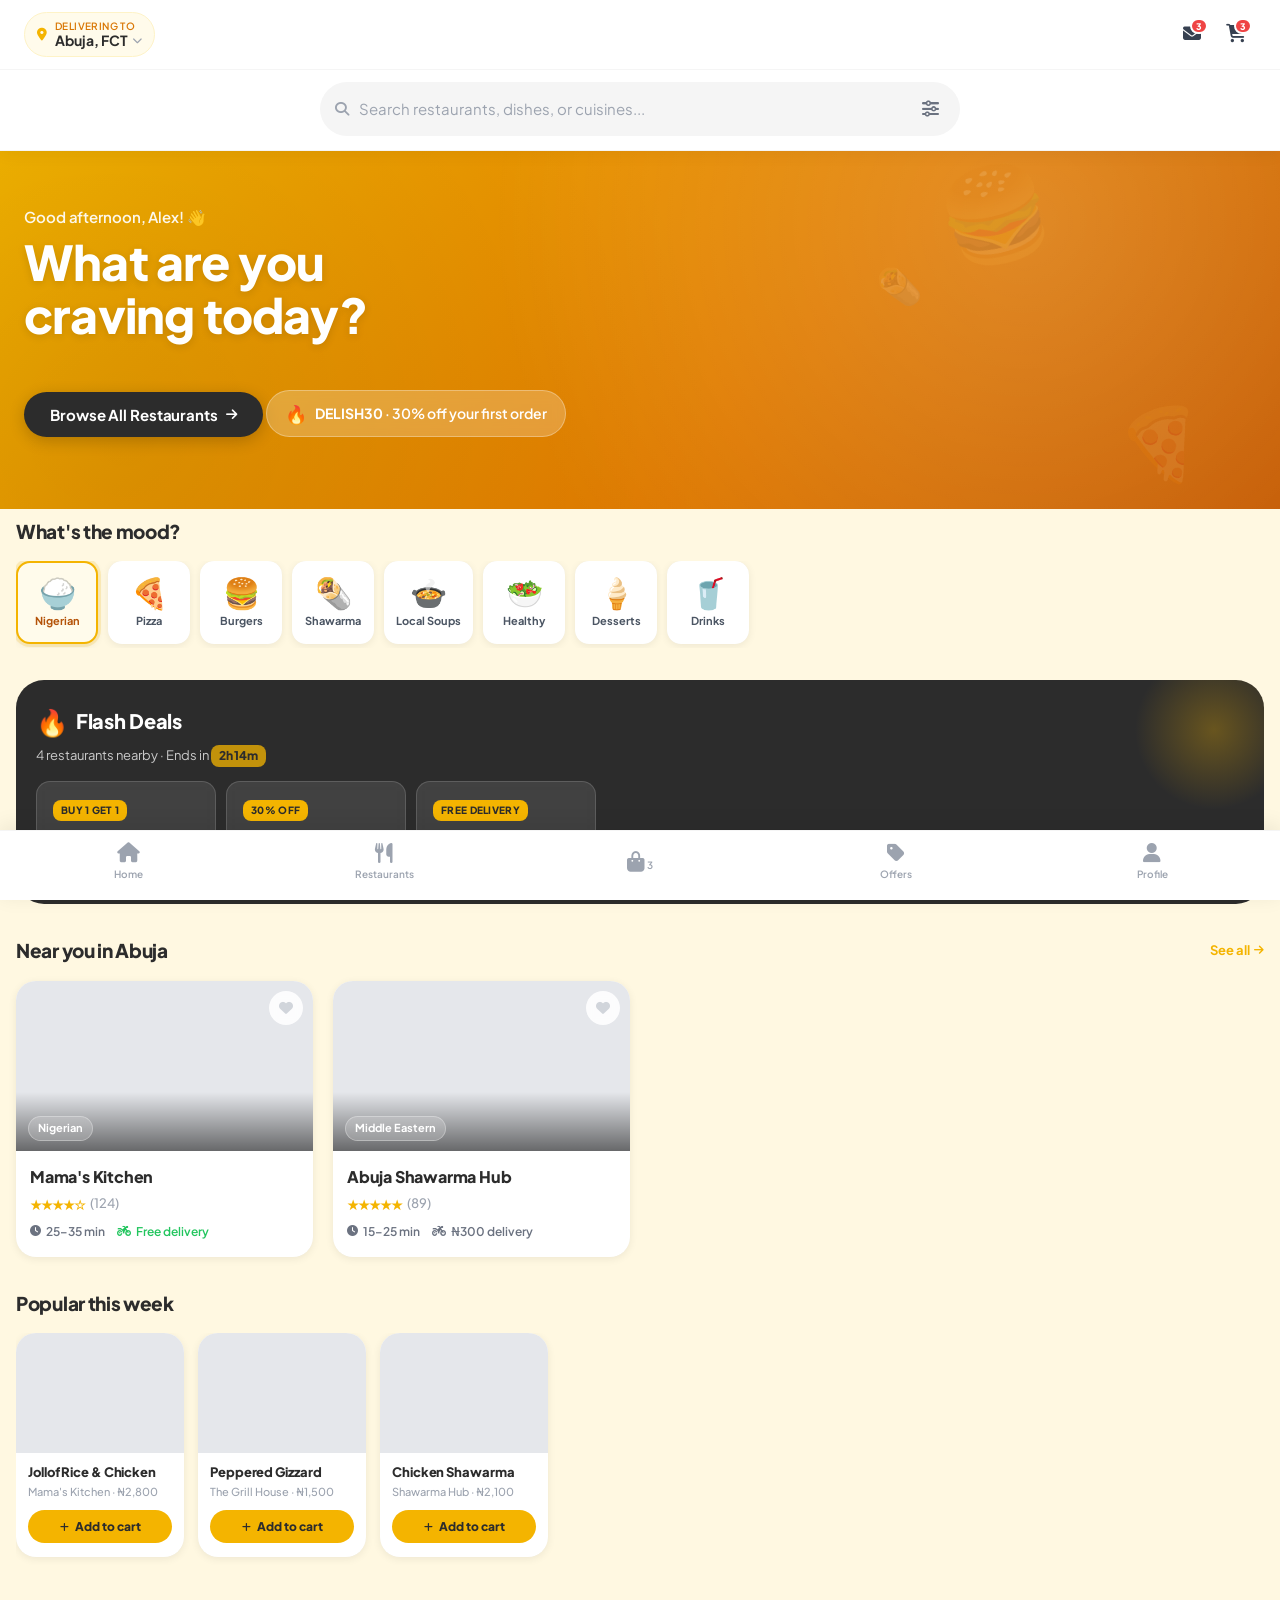
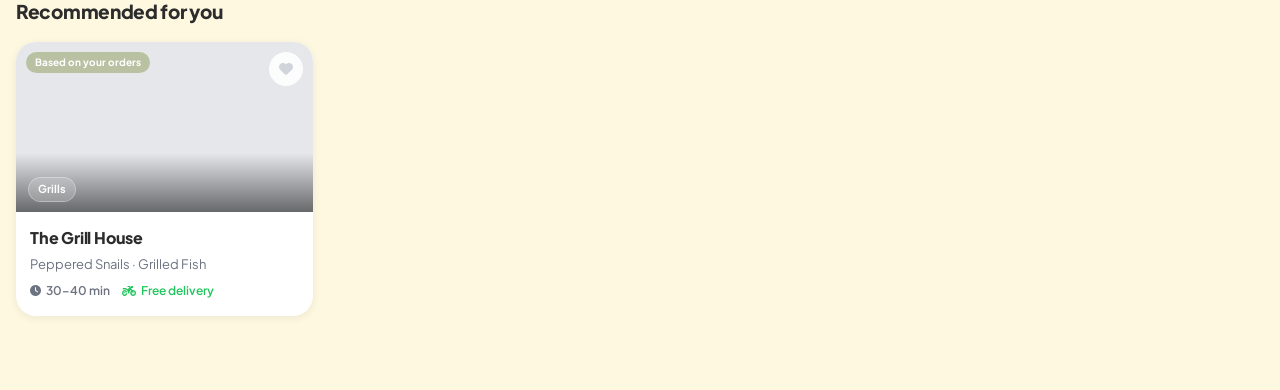
==== commit 84f2a14d: "Users Restaurant Page Added" ====
--- a/user/user-home.html
+++ b/user/user-home.html
@@ -9,16 +9,13 @@
   <meta name="apple-mobile-web-app-status-bar-style" content="black-translucent">
   <meta name="description" content="Delish - Order from your favorite local restaurants">
   <link rel="apple-touch-icon" href="../assets/icons/icon-196.png">
-  <title>Delish • Discover</title>
+  <title>Delish � Discover</title>
   <link rel="stylesheet" href="../assets/css/user-home.css" />
-  <link rel="stylesheet" href="https://cdnjs.cloudflare.com/ajax/libs/font-awesome/6.0.0/css/all.min.css">
+  <link rel="stylesheet" href="https://cdnjs.cloudflare.com/ajax/libs/font-awesome/6.6.0/css/all.min.css">
   <link href="https://fonts.googleapis.com/css2?family=Plus+Jakarta+Sans:ital,wght@0,400;0,500;0,600;0,700;0,800;1,400&display=swap" rel="stylesheet">
 </head>
 <body>
 
-<!-- ══════════════════════════════
-     HEADER
-══════════════════════════════ -->
 <header class="header">
   <!-- Top Bar -->
   <div class="top-bar">
@@ -290,9 +287,6 @@
 </main>
 
 
-<!-- ══════════════════════════════
-     MOBILE BOTTOM NAV
-══════════════════════════════ -->
 <footer class="bottom-nav">
   <nav class="nav-bar" aria-label="Main navigation">
     <a href="#" class="nav-item active" aria-current="page">
--- a/assets/css/user-home.css
+++ b/assets/css/user-home.css
@@ -1,14 +1,6 @@
 @import "style.css";
 
-/* 
-   EXTENDED TOKENS (layered on style.css)
- */
-
 body {
-  font-family: var(--font-display);
-  background: var(--soft-cream);
-  color: var(--deep-charcoal);
-  overflow-x: hidden;
   padding-bottom: calc(var(--bottom-nav-h) + var(--safe-bottom));
   -webkit-font-smoothing: antialiased;
 }
@@ -30,9 +22,7 @@
 .section:nth-child(6) { animation: fadeUp var(--t-slow) var(--ease) 0.36s both; }
 
 
-/* 
-   HEADER
- */
+/* HEADER*/
 .header {
   position: sticky;
   top: 0;
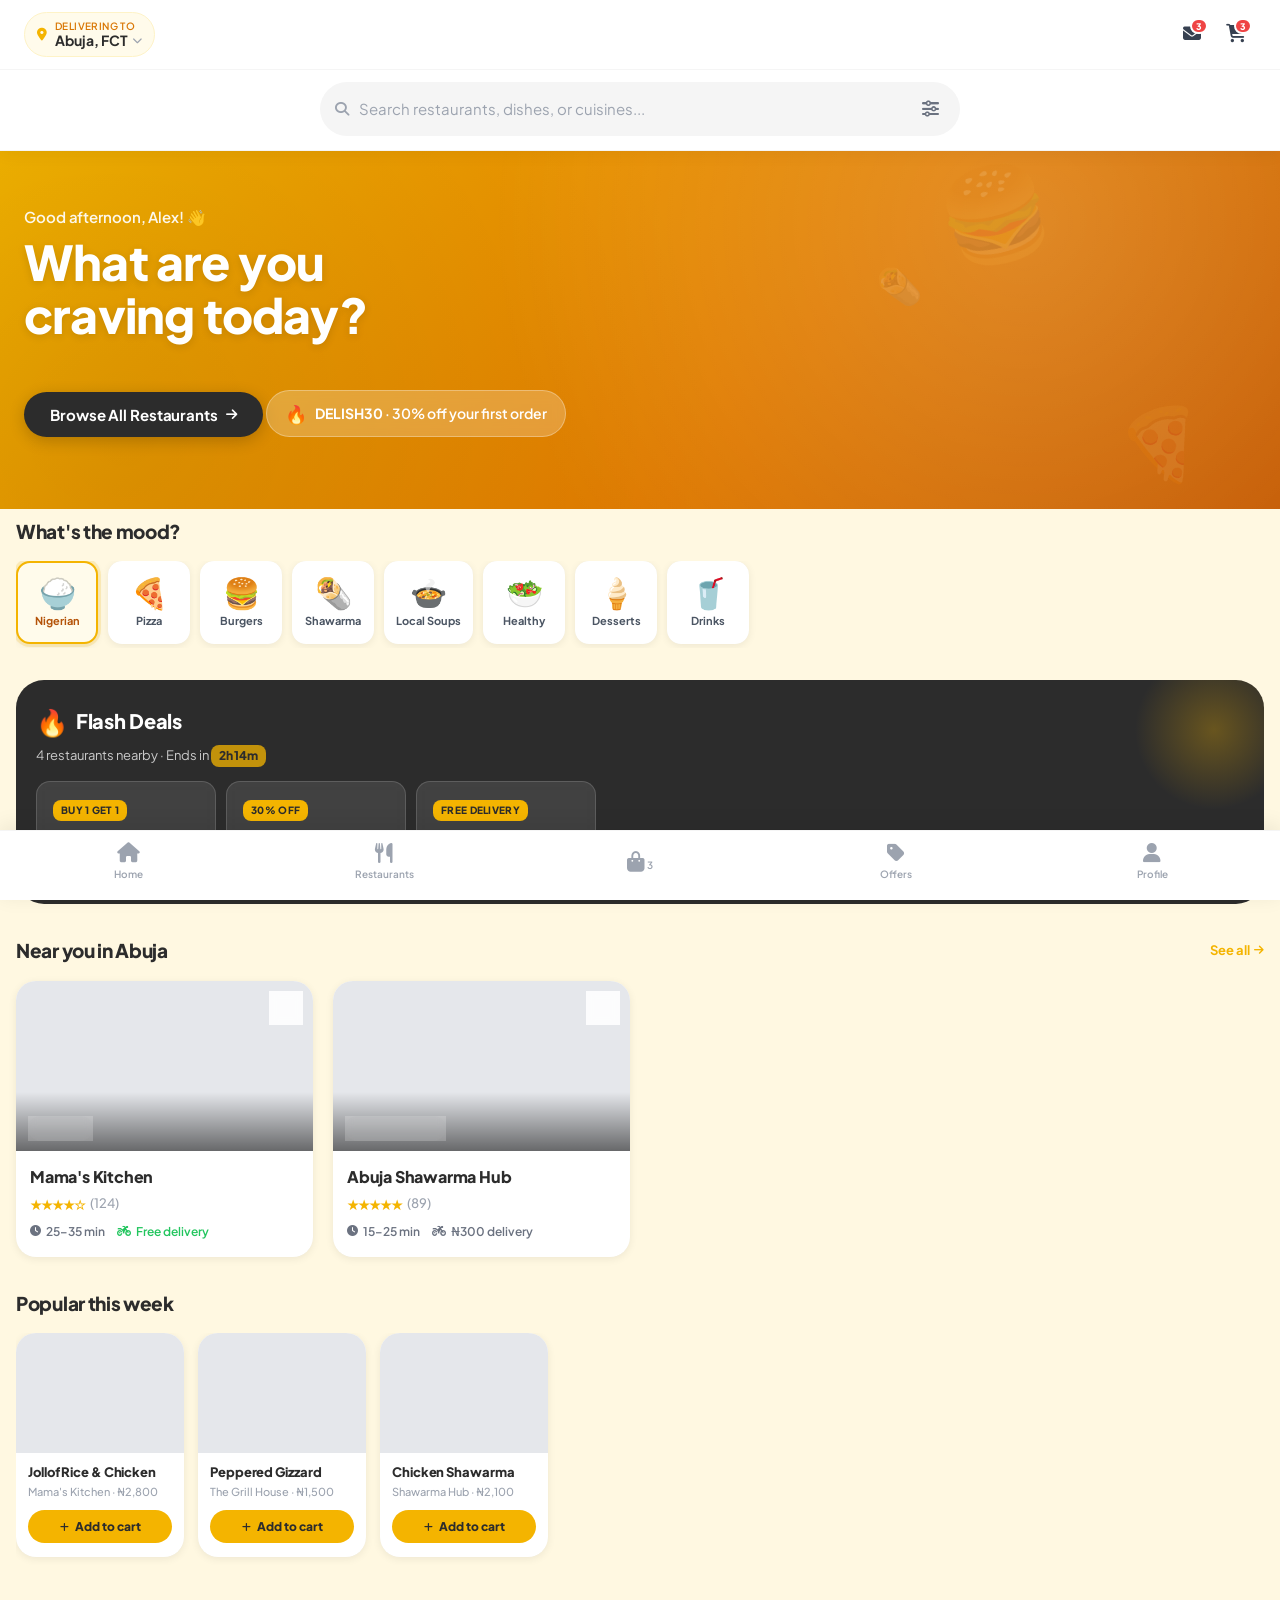
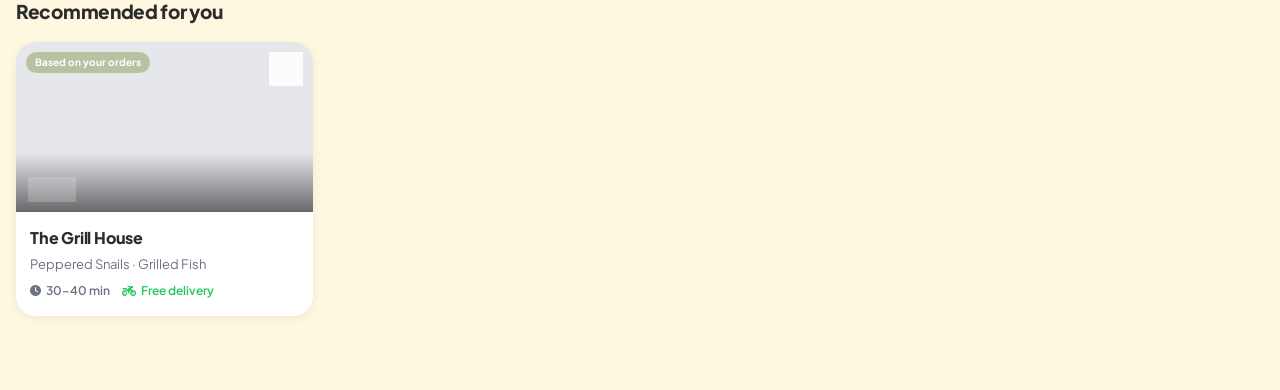
==== commit 144adf5a: "Users Restaurant Page Improved" ====
--- a/user/user-home.html
+++ b/user/user-home.html
@@ -293,7 +293,7 @@
       <i class="fas fa-home"></i>
       <span>Home</span>
     </a>
-    <a href="#" class="nav-item">
+    <a href="user-restaurants.html" class="nav-item">
       <i class="fas fa-utensils"></i>
       <span>Restaurants</span>
     </a>
